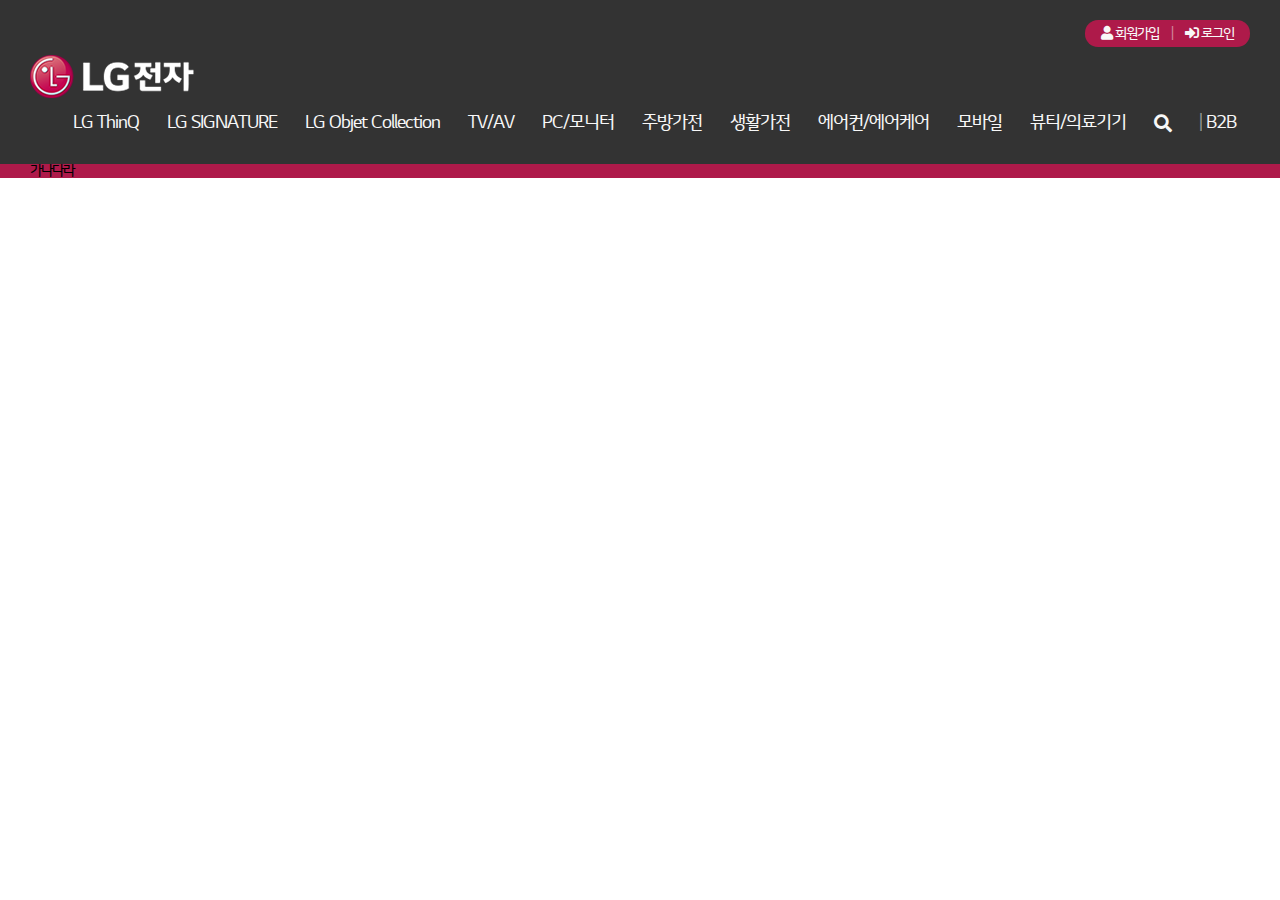
==== html/index.html @ eda03dc1 "-2021-03-17" ====
<!DOCTYPE html>
<html lang="ko">
<head>
	<meta charset="UTF-8">
	<meta http-equiv="X-UA-Compatible" content="IE=edge">
	<meta name="viewport" content="width=device-width, initial-scale=1.0">
	<title>LG전자</title>
	<link rel="stylesheet" href="../CSS/all.min.css">
	<link rel="stylesheet" href="../CSS/base.css">
	<link rel="stylesheet" href="../CSS/index.css">
</head>
<body>
	<!-- .header-wrapper -->
	<header class="header-wrapper"> 
		<div class="top-wrapper ">
			<div class="wrapper clearfix">
				<ul class="top-wrap">
					<li><a href="#"><i class="fa fa-user"></i> 회원가입</a></li>
					<li>|</li>
					<li><a href="#"><i class="fa fa-sign-in-alt"></i> 로그인</a></li>
				</ul>
			</div>
		</div>
		<nav class="navi-wrapper">
			<div class=" wrapper clearfix">
				<h1 class="logo"><a href="#" title="LG전자"></a></h1>
				<ul class="navi-wrap">
					<li class="navi"><a href="#">LG ThinQ</a></li>
					<li class="navi">
						<a href="#">LG SIGNATURE</a>
						<div class="sub-wrap">

						</div>
					</li>
					<li class="navi"><a href="#">LG Objet Collection</a>
					</li>
					<li class="navi">
						<a href="#">TV/AV</a>
						<div class="sub-wrap">
							rkskdsk
						</div>
					</li>
					<li class="navi">
						<a href="#">PC/모니터</a>
						<div class="sub-wrap">
							fdfdfdf
						</div>
					</li>
					<li class="navi">
						<a href="#">주방가전</a>
						<div class="sub-wrap">

							</div
					</li>
					<li class="navi">
						<a href="#">생활가전</a>
						<div class="sub-wrap">

							</div
					</li>
					<li class="navi">
						<a href="#">에어컨/에어케어</a>
						<div class="sub-wrap">

							</div
					</li>
					<li class="navi">
						<a href="#">모바일</a>
						<div class="sub-wrap">

							</div
					</li>
					<li class="navi">
						<a href="#">뷰티/의료기기</a>
						<div class="sub-wrap">

							</div
					</li>
					<li class="navi"><a href="#"><i class="fa fa-search"></i></a></li>
					<li class="navi"> <span>|</span> <a href="#">B2B</a></li>
				</ul>
			</div>
		</nav>
		<nav class="navi-wrapper2 "> 
			<div class="wrapper clearfix">
				가나다라
				
			</div>
		</nav>

	</header>
	<!-- .header-wrapper // -->

	<!-- .main-wrapper -->
	<section class="main-wrapper">
		<!-- .main-wrapper //-->

	</section>

	<!-- .link-wrapper -->
	<section class="link-wrapper">

	</section>
	<!-- .link-wrapper //-->

	<!-- .best-wrapper -->
	<section class="best-wrapper">

	</section>
	<!-- .best-wrapper// -->

	<!-- .event-wrapper -->
	<section class="event-wrapper">

	</section>
	<!-- .event-wrapper// -->

	<!-- info-wrapper -->
	<section class="info-wrapper">

	</section>
	<!-- info-wrapper// -->

	<!-- .footer-wrapper -->
	<footer class="footer-wrapper">

	</footer>
	<!-- .footer-wrapper // -->

</body>
</html>
---- CSS/base.css ----
/********************************* Reset.css ***********************************/
html, body, div, span, applet, object, iframe,
h1, h2, h3, h4, h5, h6, p, blockquote, pre,
a, abbr, acronym, address, big, cite, code,
del, dfn, em, img, ins, kbd, q, s, samp,
small, strike, strong, sub, sup, tt, var,
b, u, i, center,
dl, dt, dd, ol, ul, li,
fieldset, form, label, legend,
table, caption, tbody, tfoot, thead, tr, th, td,
article, aside, canvas, details, embed, 
figure, figcaption, footer, header, hgroup, 
menu, nav, output, ruby, section, summary,
time, mark, audio, video , input , select {
	margin: 0;
	padding: 0;
	border: 0;
	font-size: 100%;
	font: inherit;
	vertical-align: baseline;
	box-sizing: border-box;
}

/* HTML5 display-role reset for older browsers */
article, aside, details, figcaption, figure, 
footer, header, hgroup, menu, nav, section {
	display: block;
}
body {
	line-height: 1;
}
ol, ul {
	list-style: none;
}
blockquote, q {
	/* 따옴표 표시를 X */
	quotes: none;
}
/* 앞뒤로 여백을 없애는 것 */
blockquote:before, blockquote:after,
q:before, q:after {
	content: '';
	content: none;
}
table {
	border-collapse: collapse;
	border-spacing: 0;
}

a:link ,a:visited ,a:active ,a:hover {color: inherit; text-decoration: none;}


/*********************************  Base ***********************************/
.clearfix::after {
	display: block;
	content: " ";
	clear: both;
}
.img {width: 100%;}
.imgx {max-width: 100%; width: 100%;}
---- CSS/index.css ----
/* 
보라색 : #ae1a4a

1. background-color: #333;
2. background-image: url('../img/common.png');
3. background-repeat: no-repeat;
4. background-position: top;
4. background-position: left;
4. background-position: center;
4. background-position: left center;
4. background-position: 25% 75%; (좌, 상)
4. background-position: left 25% top 75%;
5. background-size: [contain], 100% [auto], auto 100%, cover, 100px 100px
---- 한줄로 ---
background: 1 2 3 4
background: #333 url('../img/common.png') no-repeat 0 0;
background: url('../img/common.png') no-repeat 0 0;
background: url('../img/common.png');
background: #333 url('../img/common.png') left top/cover;
*/

@import './lge-font.css';

html, body {font-family: 'LGSmHaR'; font-size: 14px; letter-spacing: -1px;}

.wrapper {max-width: 1600px; margin: auto; padding: 0 30px;}

/***************** header-wrapper ******************/
.header-wrapper {}
	.header-wrapper .top-wrapper {background-color: #333; padding: 20px 0 8px 0;}

		.top-wrapper ul.top-wrap {float: right; padding: 6px 16px; background-color: #ae1a4a; border-radius: 13px;}
			.top-wrapper ul.top-wrap li{ float: left; color: #f8f8f8;}
			.top-wrapper ul.top-wrap li:nth-child(2){margin: 0 12px; opacity: 0.5;}

	.header-wrapper .navi-wrapper {background-color: #333; position: relative;}
		.navi-wrapper .logo {float: left; width: 164px; height: 43px; background: url('../img/Common.png');}
			.navi-wrapper .logo a {display: inline-block; width: 100%; height: 100%;}

		.navi-wrapper .navi-wrap {float: right; color: #f8f8f8; font-size: 18px;}
		.navi-wrapper .navi-wrap .navi{float: left; padding: 16px 14px 30px 14px; height: 66px;}
		.navi-wrapper .navi-wrap .sub-wrap {position: absolute; top: 66px; left: 0; height : 0; width: 100%; background-image: linear-gradient(#ccc, #f1f1f1); transition: height 0.35s; overflow: hidden; font-size: 200px; z-index: 1;}
		.navi-wrapper .navi-wrap .navi:hover {background-color: #ccc;}
		.navi-wrapper .navi-wrap .navi:hover >a{color: #333; }
		.navi-wrapper .navi-wrap .navi:hover > .sub-wrap { z-index: 2; height: 300px; box-shadow: 0  	6px 6px rgba(0, 0, 0, 0.6);}

			.navi-wrapper .navi-wrap .navi:last-child > span {opacity: .5;}

	.header-wrapper .navi-wrapper2 {background-color: #ae1a4a;}
		.navi-wrapper2
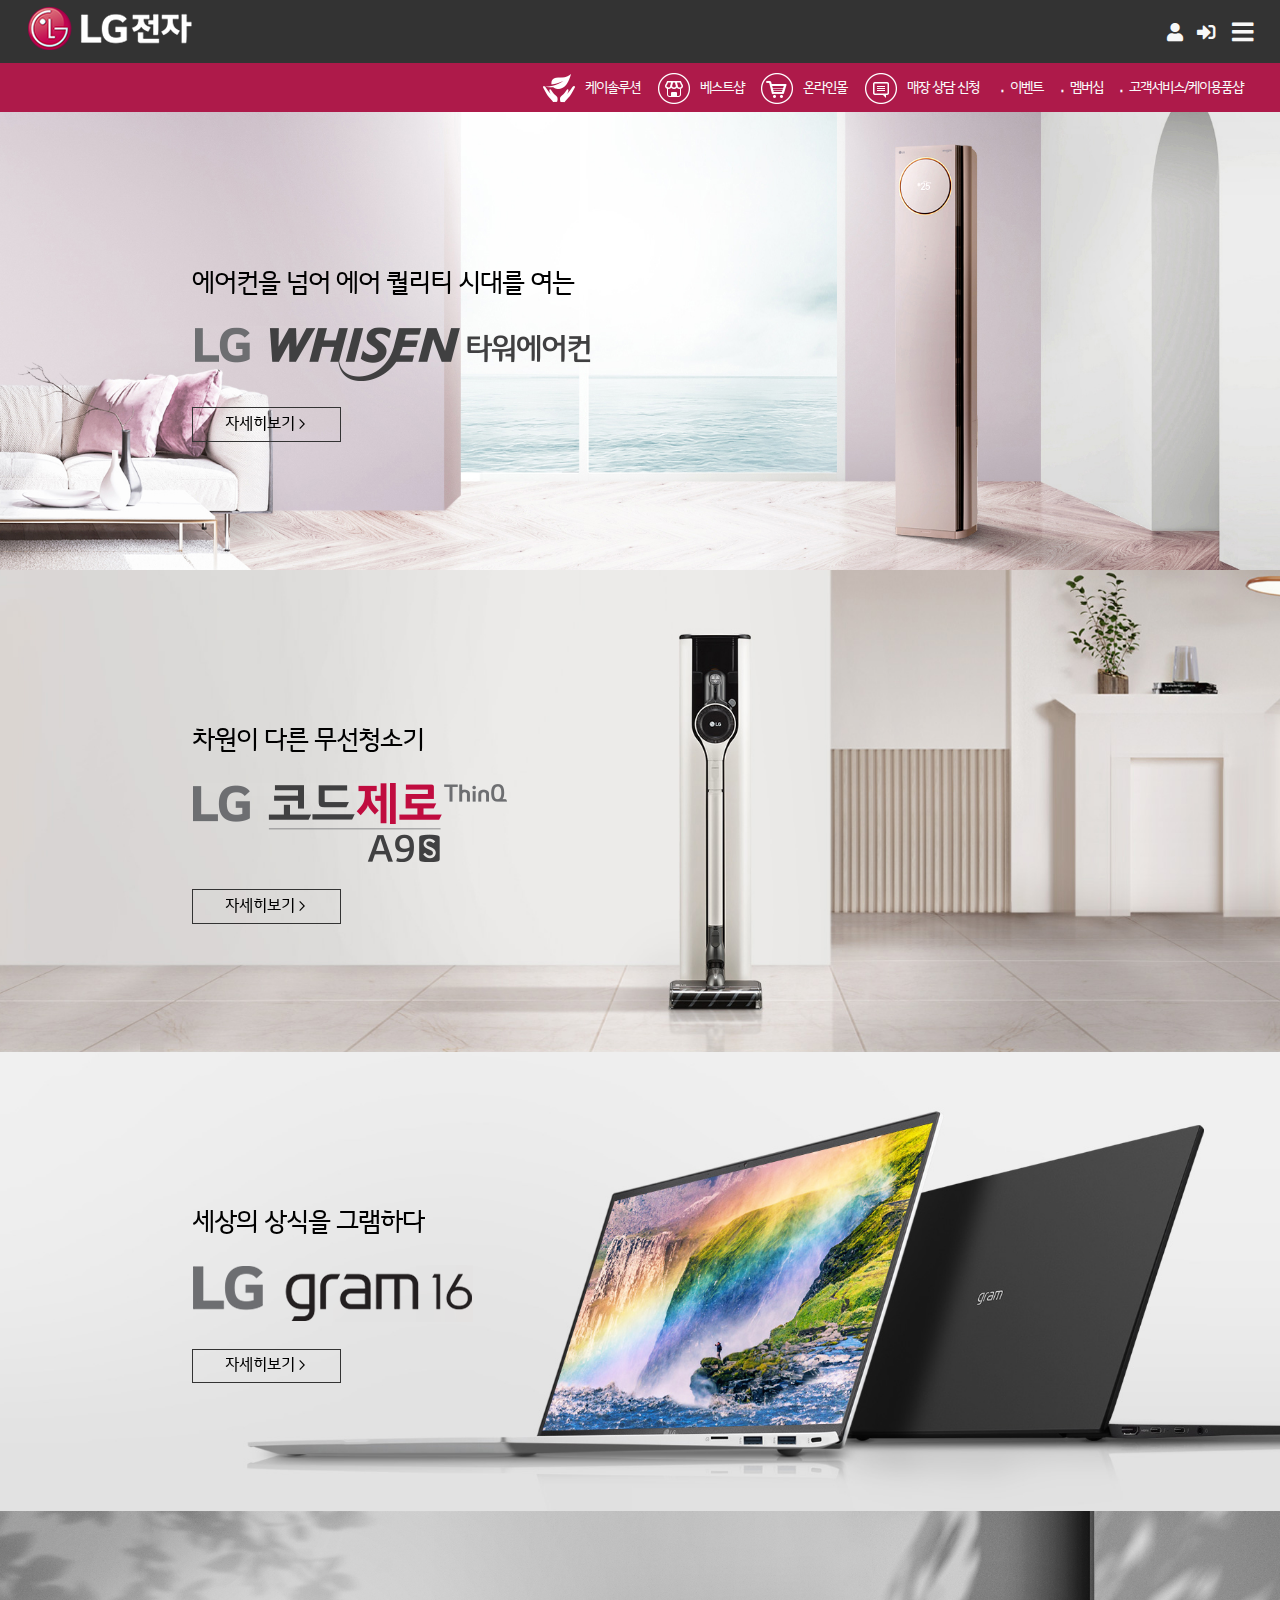
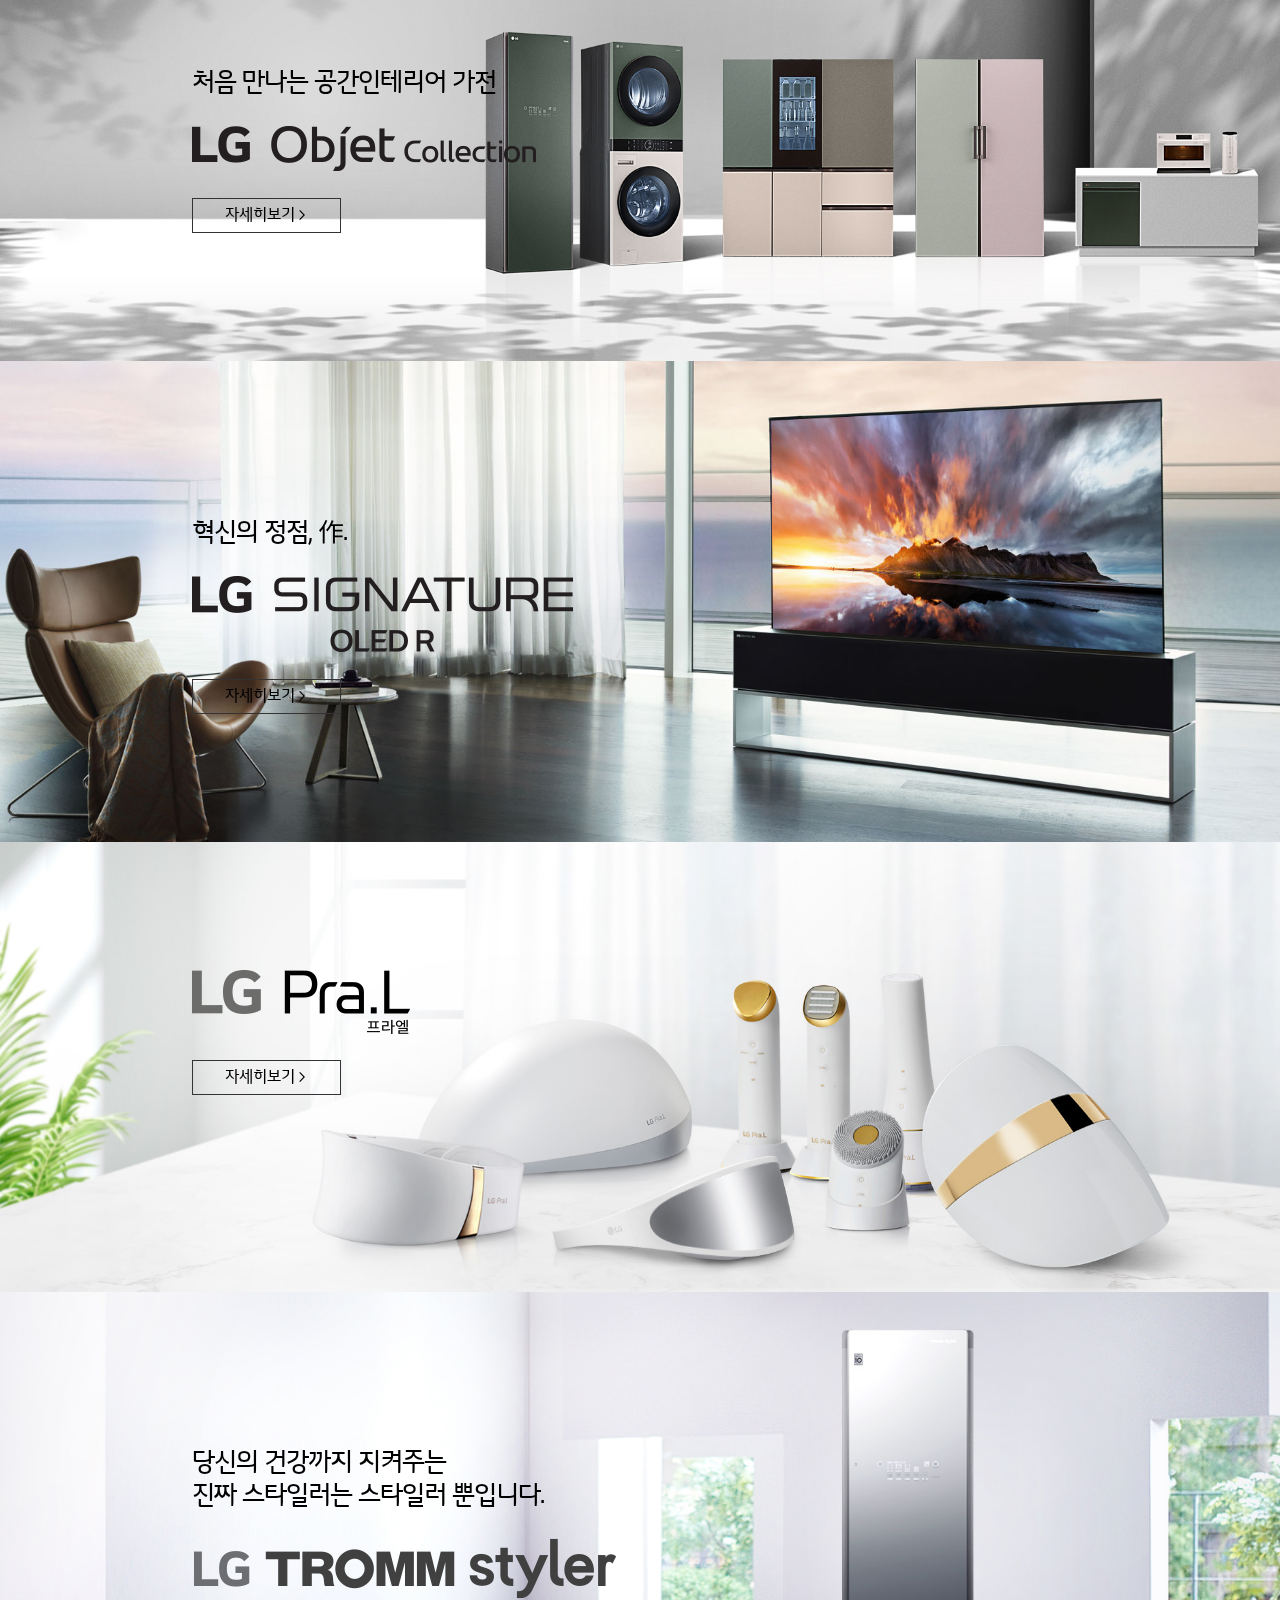
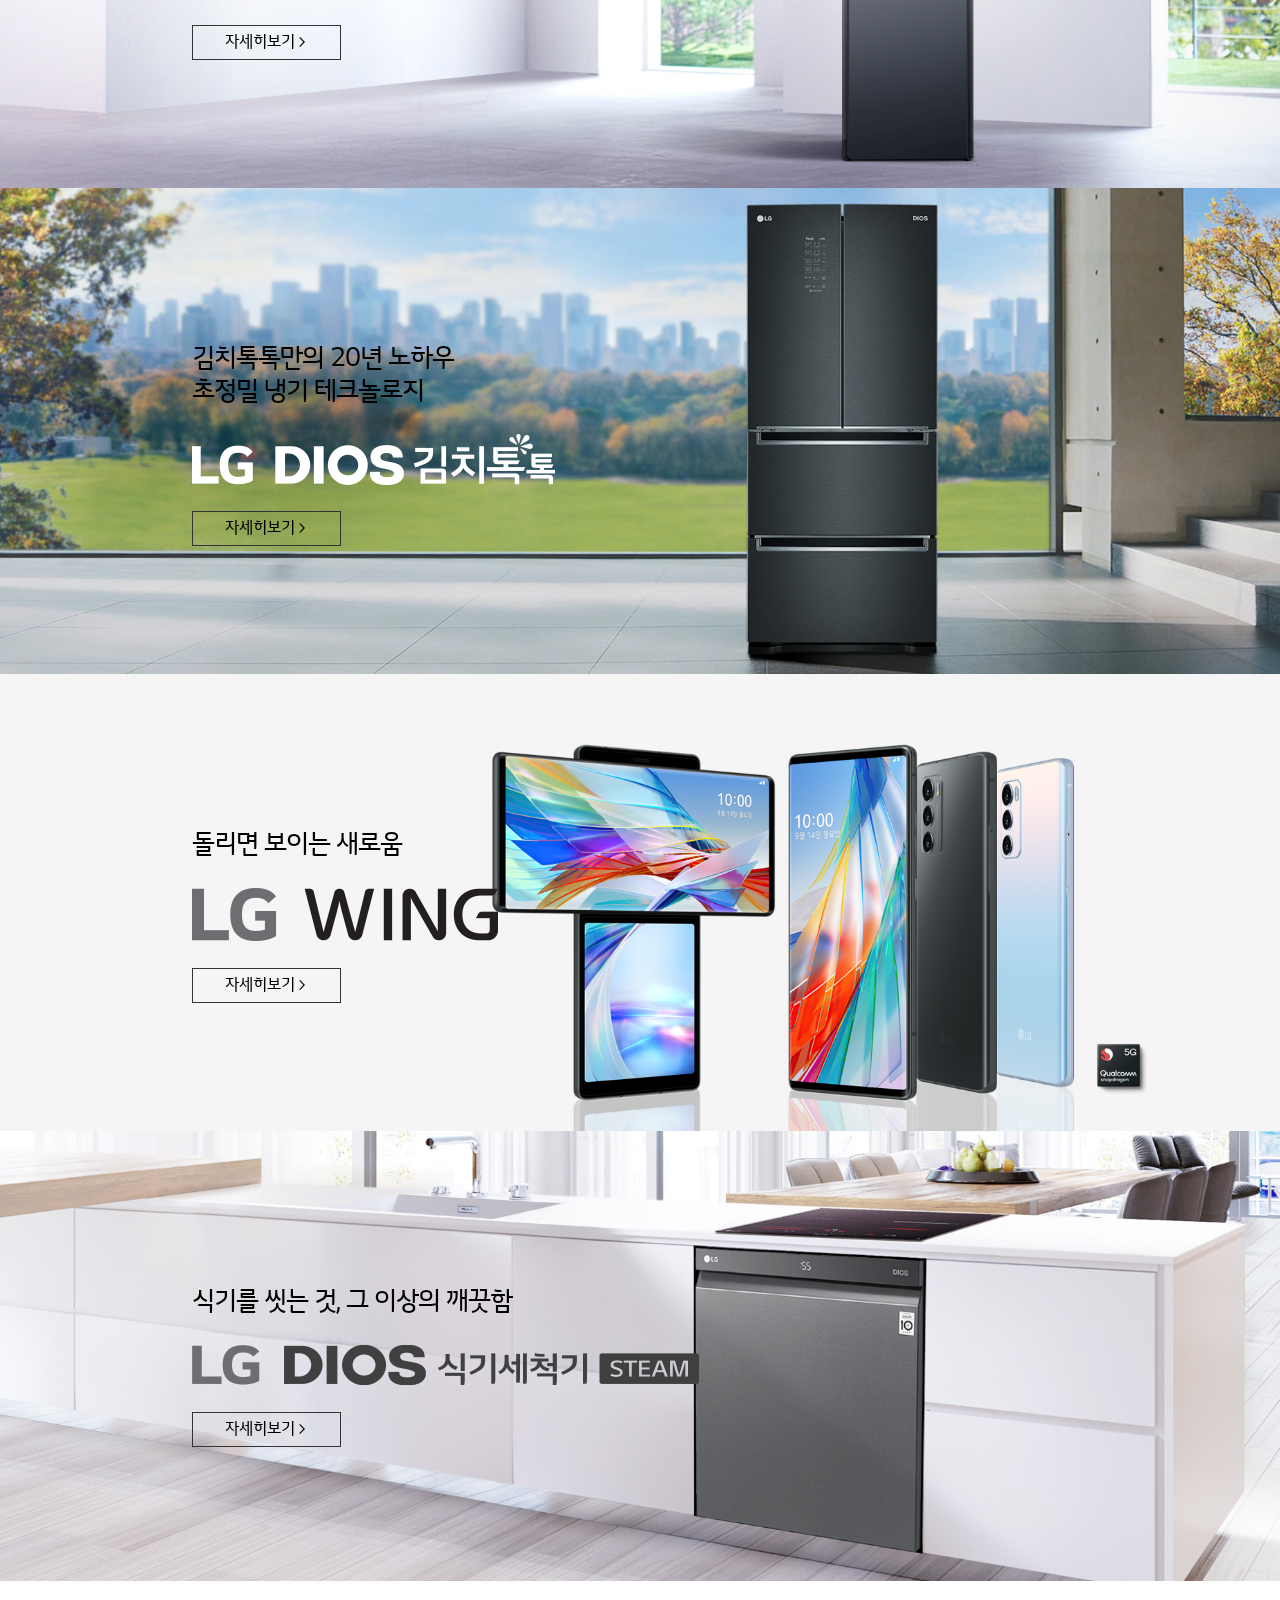
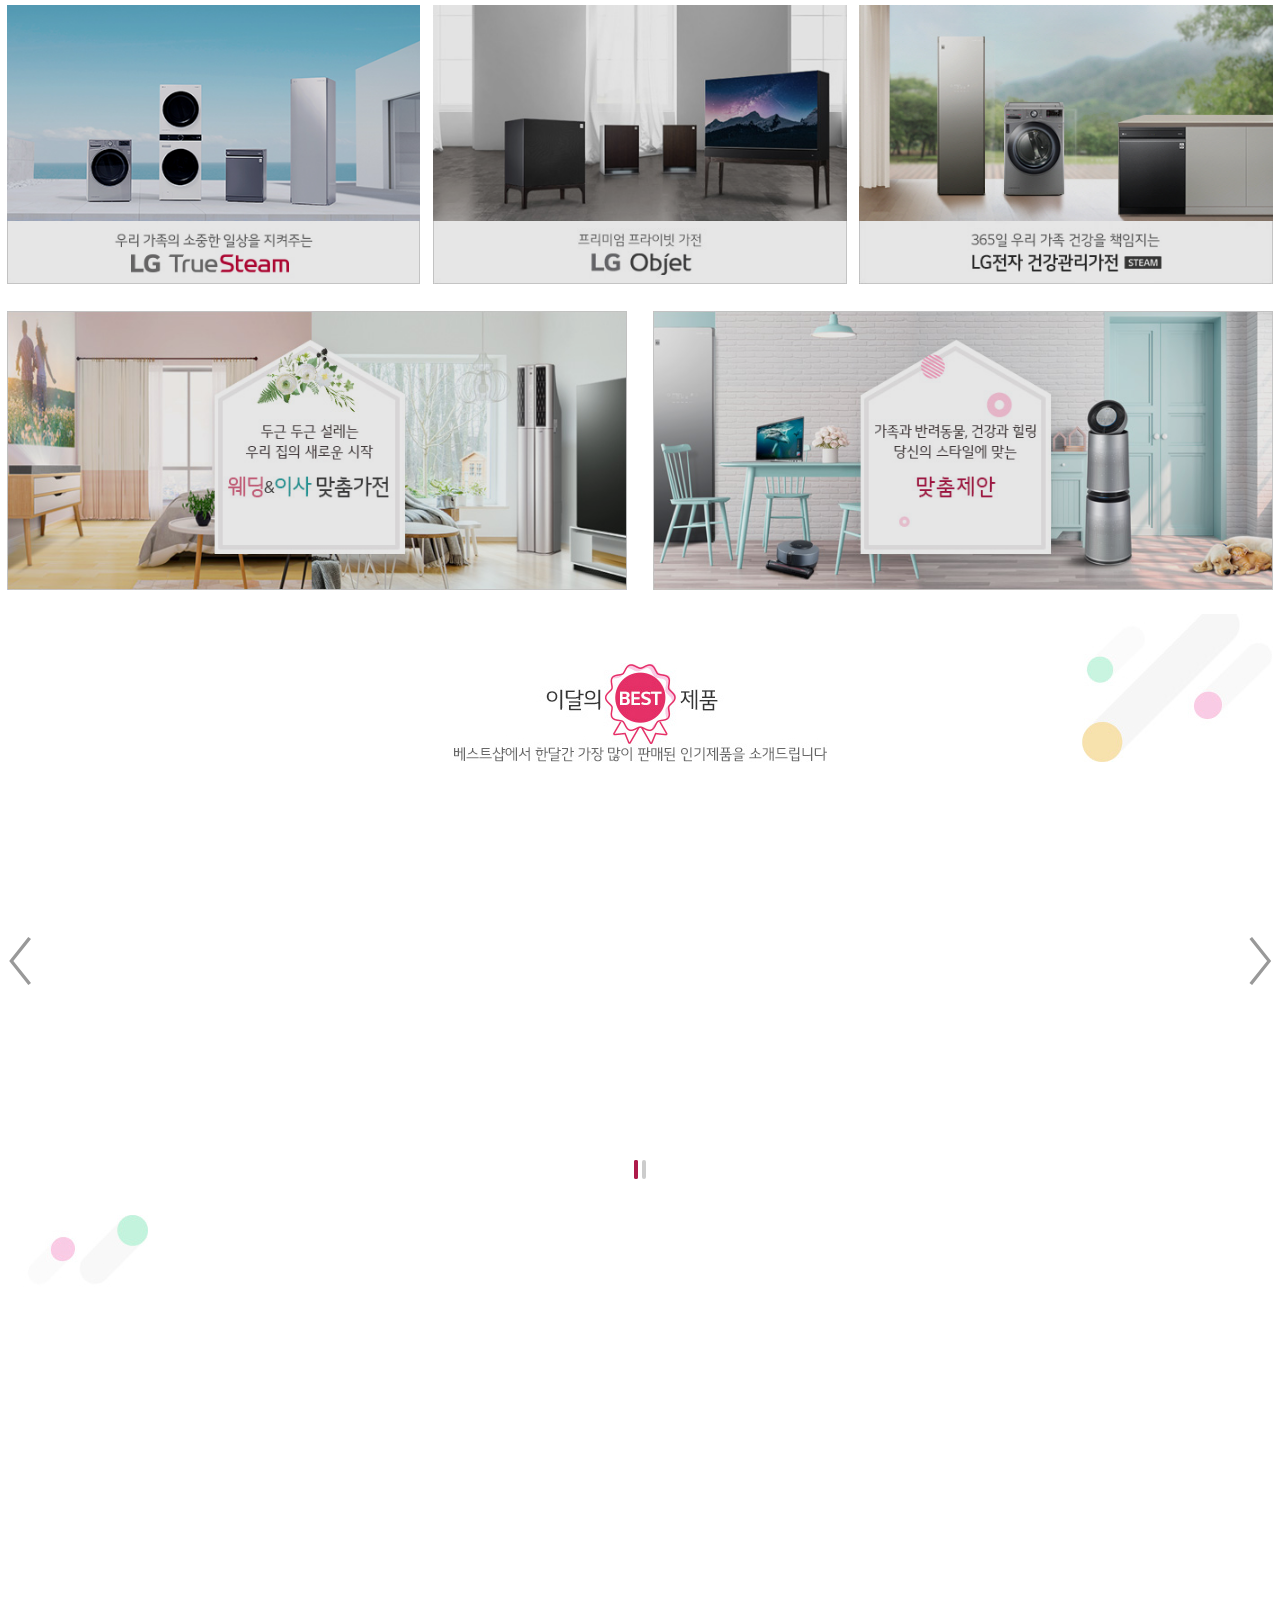
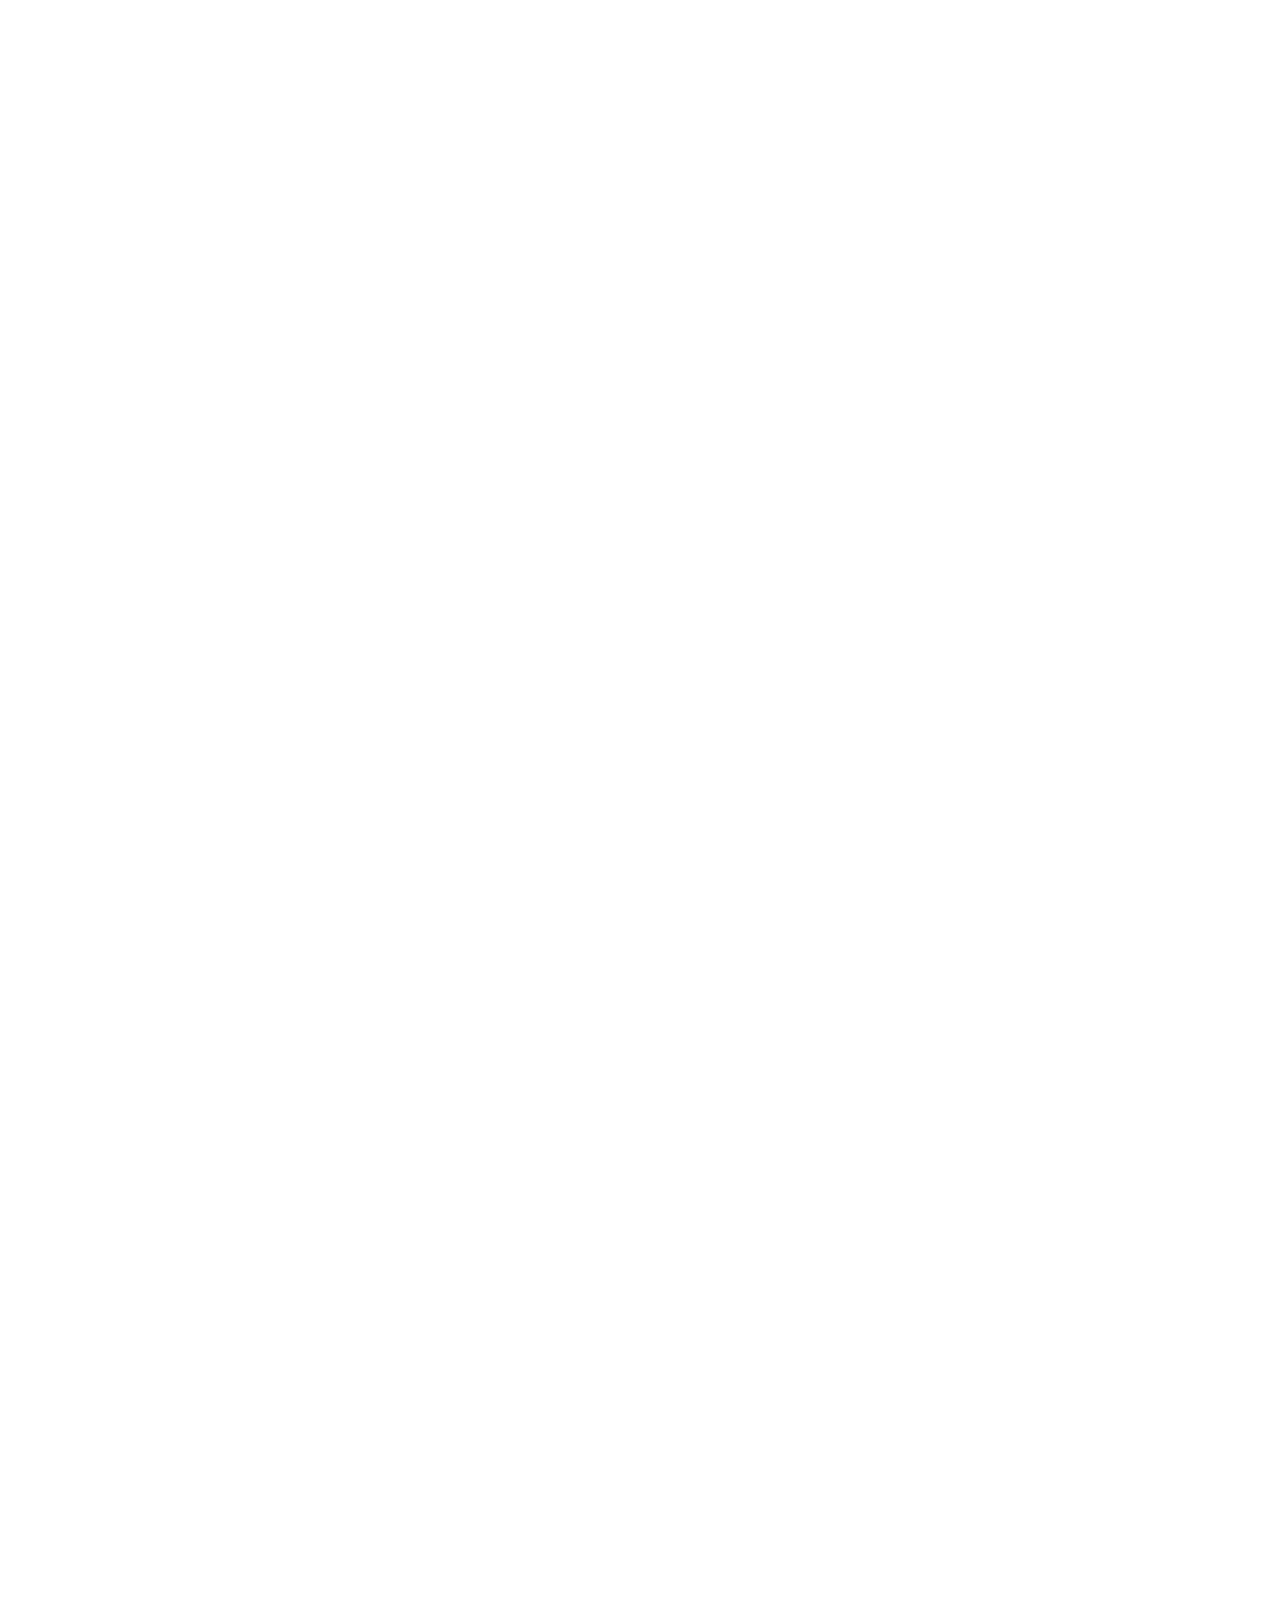
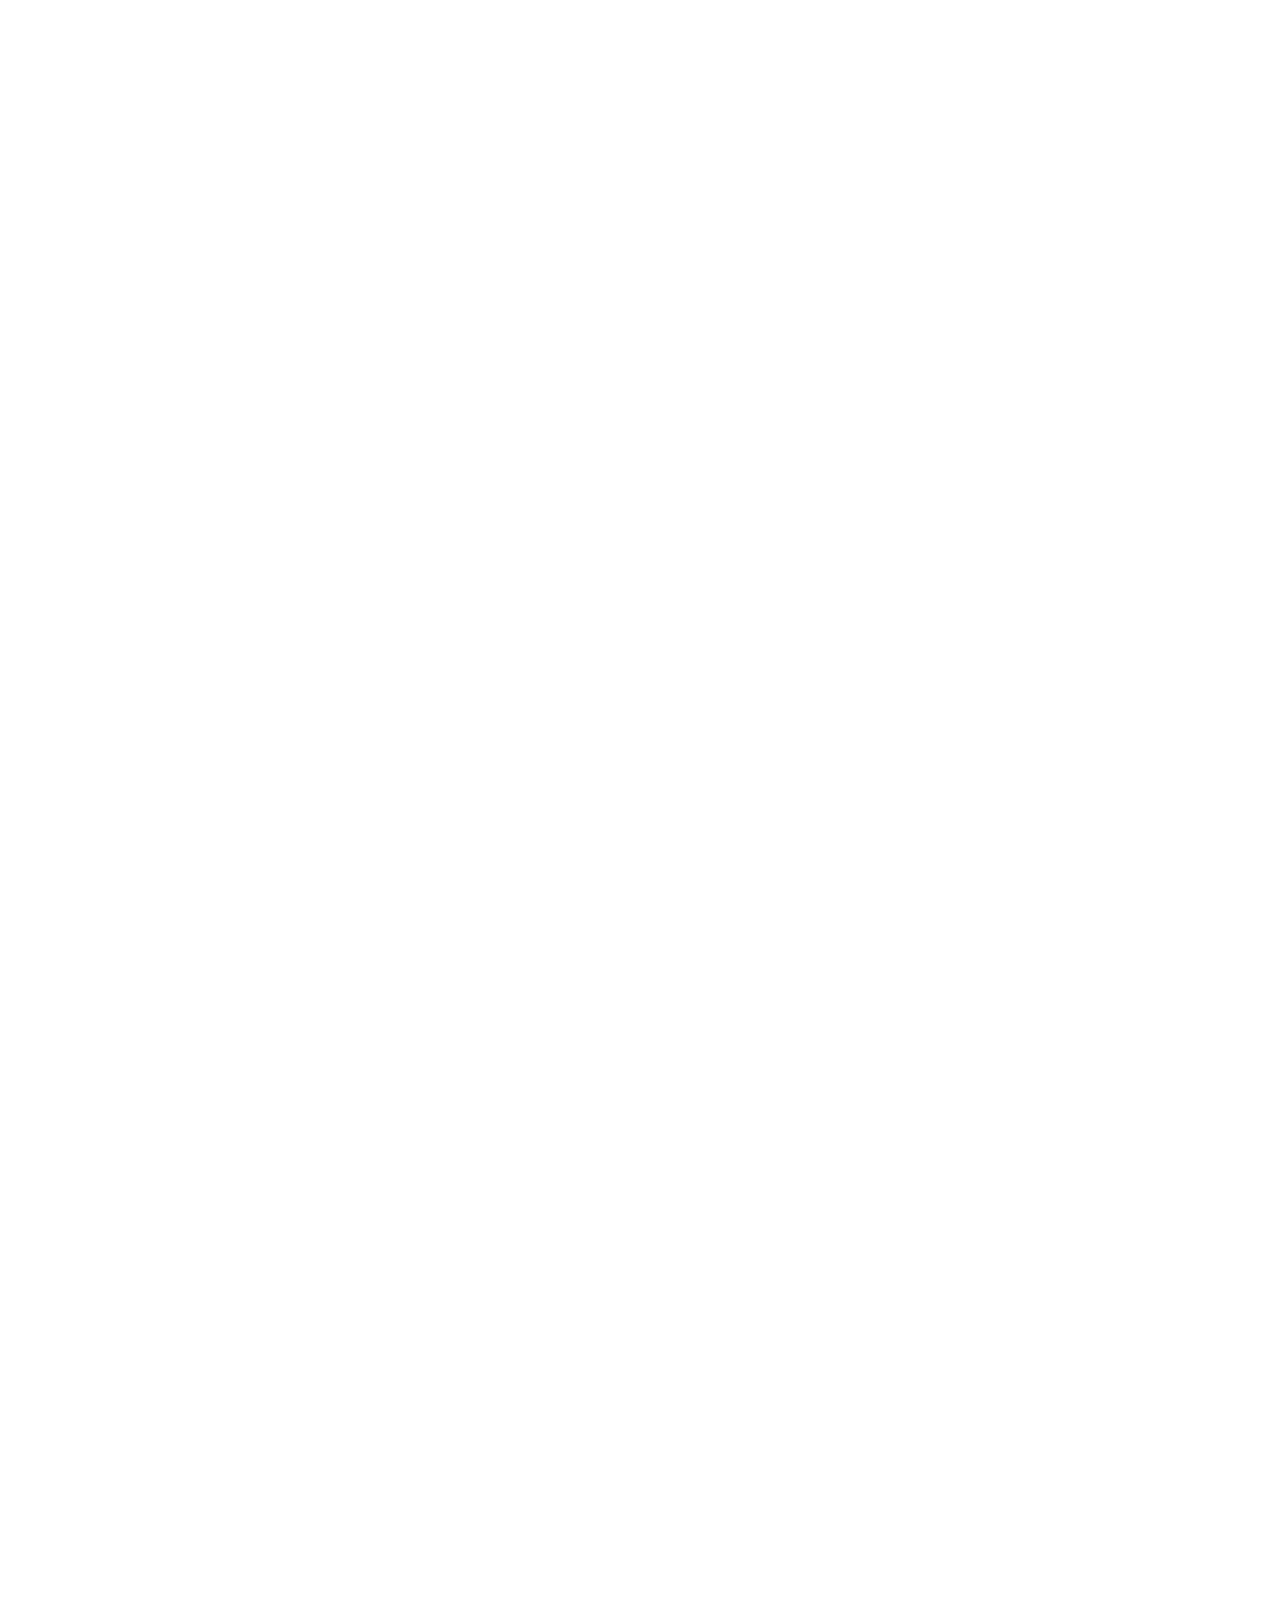
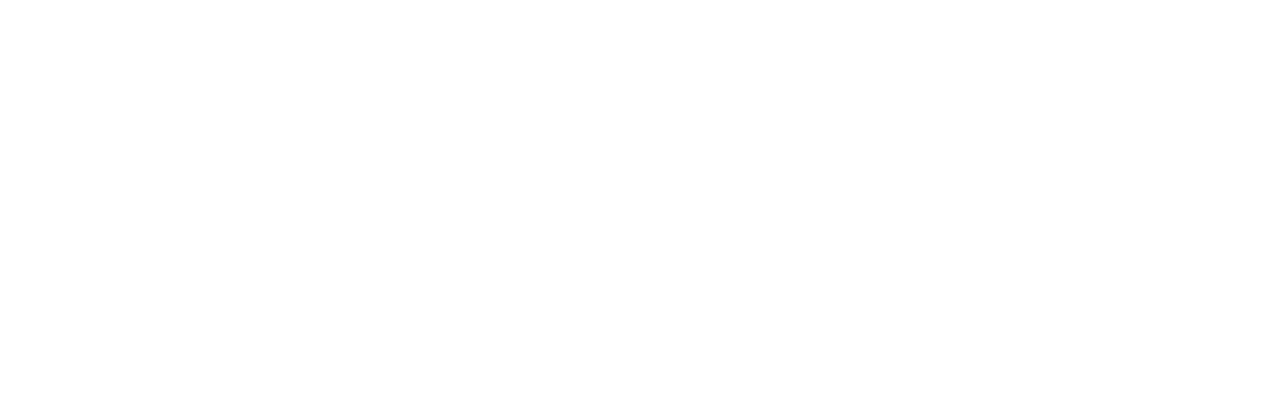
==== commit 768cfc7e: "header_wrapper 완성" ====
--- a/html/index.html
+++ b/html/index.html
@@ -6,8 +6,11 @@
 	<meta name="viewport" content="width=device-width, initial-scale=1.0">
 	<title>LG전자</title>
 	<link rel="stylesheet" href="../CSS/all.min.css">
+	<link rel="stylesheet" href="../css/swiper-bundle.min.css" />
 	<link rel="stylesheet" href="../CSS/base.css">
 	<link rel="stylesheet" href="../CSS/index.css">
+	<script src="../js/jquery-3.6.0.min.js"></script>
+	<script src="../js/swiper-bundle.min.js"></script>
 </head>
 <body>
 	<!-- .header-wrapper -->
@@ -28,90 +31,445 @@
 					<li class="navi"><a href="#">LG ThinQ</a></li>
 					<li class="navi">
 						<a href="#">LG SIGNATURE</a>
-						<div class="sub-wrap">
-
-						</div>
-					</li>
-					<li class="navi"><a href="#">LG Objet Collection</a>
+						<div class="sub-wrapper">
+							<div class="wrapper2 clearfix">
+								<div class="sub-title disp-table">
+									<div class="disp-cell">
+										<img src="../img/navi01.png" alt="brand">
+										<h2><a href="#">초프리미엄 가전<br><span>LG SIGNATURE</span></a></h2>
+									</div>
+								</div>
+								<div class="sub-wrap sub-signature">
+									<div>
+										<div class="sub-navi"><a href="#">제품정보</a></div>
+										<div class="sub-prd">
+											<a href="#">올레드 TV</a>
+											<ul class="clearfix">
+												<li class="prd"><a href="#">ORED R</a></li>
+												<li class="prd"><a href="#">ORED 8K</a></li>
+												<li class="prd"><a href="#">ORED W</a></li>
+											</ul>
+										</div>
+										<div class="sub-prd">
+											<a href="#">냉장고</a>
+											<ul class="clearfix">
+												<li class="prd"><a href="#">정수기형</a></li>
+												<li class="prd"><a href="#">상냉장/하냉동</a></li>
+												<li class="prd"><a href="#">와인셀러</a></li>
+											</ul>
+										</div>
+										<div class="sub-prd"><a href="#">세탁기</a></div>
+										<div class="sub-prd"><a href="#">냉장고</a></div>
+										<div class="sub-prd"><a href="#">가습 공기청정기</a></div>
+									</div>
+									<div>
+										<div class="sub-navi"><a href="#">아트가이드</a></div>
+										<div class="sub-navi"><a href="#">쇼룸</a></div>
+										<div class="sub-navi"><a href="#">테마영상</a></div>
+									</div>
+									<div>
+										<div class="sub-navi"><a href="#">브랜드스토리</a></div>
+										<div class="sub-navi"><a href="#">사진전</a></div>
+										<div class="sub-navi"><a href="#">수상내역</a></div>
+									</div>
+								</div>
+							</div>
+						</div>
+					</li>
+					<li class="navi">
+						<a href="#">LG Objet Collection</a>
 					</li>
 					<li class="navi">
 						<a href="#">TV/AV</a>
-						<div class="sub-wrap">
-							rkskdsk
+						<div class="sub-wrapper">
+							<div class="wrapper2 clearfix">
+								<div class="sub-title disp-table">
+									<div class="disp-cell">
+										<img src="../img/navi02.png" alt="brand">
+										<h2><a href="#">차원이 다른<br><img src="../img/oledtv.png" alt="title"></a></h2>
+									</div>
+								</div>
+								<div class="sub-wrap sub-tv">
+									<div>
+										<div class="sub-navi"><a href="#">TV</a></div>
+										<div class="sub-prd"><a href="#">올레드 TV</a></div>
+										<div class="sub-prd"><a href="#">나노셀 TV</a></div>
+										<div class="sub-prd"><a href="#">울트라 HD TV</a></div>
+										<div class="sub-prd"><a href="#">일반 LED TV</a></div>
+									</div>
+									<div>
+										<div class="sub-navi"><a href="#">프로젝터</a></div>
+										<div class="sub-prd"><a href="#">초단초점</a></div>
+										<div class="sub-prd"><a href="#">투사형</a></div>
+									</div>
+									<div>
+										<div class="sub-navi"><a href="#">AV</a></div>
+										<div class="sub-prd"><a href="#">사운드바</a></div>
+										<div class="sub-prd"><a href="#">무선 스피커</a></div>
+										<div class="sub-prd"><a href="#">블루투스 이어폰(톤 프리)</a></div>
+										<div class="sub-prd"><a href="#">오디오/플레이어</a></div>
+										<div class="sub-bookmark"><a href="#">LG Objet 오디오 <i class="fa fa-bookmark"></i></a></div>
+									</div>
+									<div>
+										<div class="sub-navi"><a href="#">TV/AV콘텐츠</a></div>
+										<div class="sub-prd"><a href="#">리뷰</a></div>
+										<div class="sub-prd"><a href="#">가이드</a></div>
+										<div class="sub-prd"><a href="#">광고/홍보</a></div>
+										<div class="sub-prd sub-mt"><a href="#">시네빔 화질체험존</a></div>
+									</div>
+								</div>
+							</div>
 						</div>
 					</li>
 					<li class="navi">
 						<a href="#">PC/모니터</a>
-						<div class="sub-wrap">
-							fdfdfdf
+						<div class="sub-wrapper">
+							<div class="wrapper2 clearfix">
+								<div class="sub-title disp-table">
+									<div class="disp-cell">
+										<img src="../img/navi03.png" alt="brand">
+										<h2><a href="#">세상의 상식을 그램하다<br><span class="pink">LG gram</span></a></h2>
+									</div>
+								</div>
+								<div class="sub-wrap sub-gram">
+									<div>
+										<div class="sub-navi"><a href="#">노트북</a></div>
+										<div class="sub-prd"><a href="#">그램</a></div>
+										<div class="sub-prd"><a href="#">울트라 기어</a></div>
+										<div class="sub-prd"><a href="#">울트라 PC</a></div>
+									</div>
+									<div>
+										<div class="sub-navi"><a href="#">일체형 PC</a></div>
+										<div class="sub-navi"><a href="#">데스크톱</a></div>
+									</div>
+									<div>
+										<div class="sub-navi"><a href="#">모니터</a></div>
+										<div class="sub-prd"><a href="#">울트라기어 게이밍 모니터</a></div>
+										<div class="sub-prd"><a href="#">울트라와이드 모니터</a></div>
+										<div class="sub-prd"><a href="#">울트라HD 모니터</a></div>
+										<div class="sub-prd"><a href="#">PC모니터</a></div>
+										<div class="sub-prd"><a href="#">TV모니터</a></div>
+										<div class="sub-prd"><a href="#">IPTV모니터</a></div>
+										<div class="sub-prd sub-mt"><a href="#">360 모니터</a></div>
+									</div>
+									<div>
+										<div class="sub-navi"><a href="#">PC/모니터 컨텐츠</a></div>
+										<div class="sub-prd"><a href="#">리뷰</a></div>
+										<div class="sub-prd"><a href="#">가이드</a></div>
+										<div class="sub-prd"><a href="#">광고/홍보</a></div>
+									</div>
+								</div>
+							</div>
 						</div>
 					</li>
 					<li class="navi">
 						<a href="#">주방가전</a>
-						<div class="sub-wrap">
-
-							</div
+						<div class="sub-wrapper">
+							<div class="wrapper2 clearfix">
+								<div class="sub-title disp-table">
+									<div class="disp-cell">
+										<img src="../img/navi04.png" alt="brand">
+										<h2><a href="#">1등답게, 디오스가 새로움을 OPEN<br><span>LG DIOS 얼음정수기냉장고</span></a></h2>
+									</div>
+								</div>
+								<div class="sub-wrap sub-kitchen">
+									<div>
+										<div class="sub-navi"><a href="#">냉장고</a></div>
+										<div class="sub-prd"><a href="#">정수기형</a></div>
+										<div class="sub-prd"><a href="#">상냉장/하냉동</a></div>
+										<div class="sub-prd"><a href="#">양문형</a></div>
+										<div class="sub-prd"><a href="#">일반형</a></div>
+										<div class="sub-prd"><a href="#">비즈니스</a></div>
+										<div class="sub-prd"><a href="#">와인셀러</a></div>
+									</div>
+									<div>
+										<div class="sub-navi"><a href="#">김치냉장고</a></div>
+										<div class="sub-prd"><a href="#">스탠드형</a></div>
+										<div class="sub-prd"><a href="#">뚜껑식형</a></div>
+										<div class="sub-prd"><a href="#">프리스타일</a></div>
+									</div>
+									<div>
+										<div class="sub-navi"><a href="#">정수기</a></div>
+										<div class="sub-navi"><a href="#">맥주 제조기</a></div>
+										<div class="sub-navi"><a href="#">식기세척기</a></div>
+										<div class="sub-navi"><a href="#">광파오븐</a></div>
+										<div class="sub-navi"><a href="#">전자레인지</a></div>
+									</div>
+									<div>
+										<div class="sub-navi"><a href="#">전기레인지</a></div>
+										<div class="sub-navi"><a href="#">빌트인가전</a></div>
+										<div class="sub-navi"><a href="#">시그니처 키친 스위트</a></div>
+									</div>
+									<div>
+										<div class="sub-navi"><a href="#">주방가전컨텐츠</a></div>
+										<div class="sub-prd"><a href="#">리뷰</a></div>
+										<div class="sub-prd"><a href="#">펀&이슈</a></div>
+										<div class="sub-prd"><a href="#">가이드</a></div>
+										<div class="sub-prd"><a href="#">광고/홍보</a></div>
+										<div class="sub-prd sub-mt"><a href="#">나의 케어솔루션</a></div>
+										<div class="sub-prd sub-mt"><a href="#">케어솔루션 바로가기</a></div>
+									</div>
+								</div>
+							</div>
+						</div> 
 					</li>
 					<li class="navi">
 						<a href="#">생활가전</a>
-						<div class="sub-wrap">
-
-							</div
-					</li>
-					<li class="navi">
-						<a href="#">에어컨/에어케어</a>
-						<div class="sub-wrap">
-
-							</div
-					</li>
-					<li class="navi">
-						<a href="#">모바일</a>
-						<div class="sub-wrap">
-
-							</div
-					</li>
-					<li class="navi">
-						<a href="#">뷰티/의료기기</a>
-						<div class="sub-wrap">
-
-							</div
+						<div class="sub-wrapper"></div>
+					</li>
+					<li class="navi">
+						<a href="#">에어컨/에어케어</a><div class="sub-wrapper"></div>
+					</li>
+					<li class="navi">
+						<a href="#">모바일</a><div class="sub-wrapper"></div>
+					</li>
+					<li class="navi">
+						<a href="#">뷰티/의료기기</a><div class="sub-wrapper"></div>
 					</li>
 					<li class="navi"><a href="#"><i class="fa fa-search"></i></a></li>
 					<li class="navi"> <span>|</span> <a href="#">B2B</a></li>
 				</ul>
+				<div class="mb-navi-wrap">
+					<a href="#" class="fa fa-user"></a>
+					<a href="#" class="fa fa-sign-in-alt"></a>
+					<a href="#" class="fa fa-bars"></a>
+				</div>
 			</div>
 		</nav>
 		<nav class="navi-wrapper2 "> 
 			<div class="wrapper clearfix">
-				가나다라
-				
+				<ul class="icon-wrap">
+					<li class="icon">
+						<a href="#" alt="아이콘"><img src="../img/icon01.png" alt="아이콘"> 케이솔루션</a>
+					</li>
+					<li class="icon">
+						<a href="#" alt="아이콘"><img src="../img/icon02.png" alt="아이콘"> 베스트샵</a>
+					</li>
+					<li class="icon">
+						<a href="#" alt="아이콘"><img src="../img/icon03.png" alt="아이콘"> 온라인몰</a>
+					</li>
+					<li class="icon">
+						<a href="#" alt="아이콘"><img src="../img/icon04.png" alt="아이콘"> 매장 상담 신청</a>
+					</li>
+					<li class="icon">
+						<a href="#"><span>.</span>이벤트</a>
+					</li>
+					<li class="icon">
+						<a href="#"><span>.</span>멤버십</a>
+					</li>
+					<li class="icon">
+						<a href="#"><span>.</span>고객서비스/케이용품샵</a>
+					</li>
+				</ul>
 			</div>
 		</nav>
-
 	</header>
 	<!-- .header-wrapper // -->
 
 	<!-- .main-wrapper -->
 	<section class="main-wrapper">
-		<!-- .main-wrapper //-->
-
+		<div class="swiper-container">
+			<div class="slide-wrapper swiper-wrapper">
+				<div class="slide swiper-slide">
+					<div class="content">
+						<div class="slogan">에어컨을 넘어 <br>에어 퀄리티 시대를 여는</div>
+						<div class="brand"><img src="../img/title01.png" alt="title" class="imgx"></div>
+						<button class="bt-link angle-rt">자세히보기</button>
+					</div>
+				</div>
+				<div class="slide swiper-slide">
+					<div class="content">
+						<div class="slogan">차원이 다른 <br>무선청소기</div>
+						<div class="brand"><img src="../img/title02.png" alt="title" class="imgx"></div>
+						<button class="bt-link angle-rt">자세히보기</button>
+					</div>
+				</div>
+				<div class="slide swiper-slide">
+					<div class="content">
+						<div class="slogan">세상의 상식을 <br>그램하다</div>
+						<div class="brand"><img src="../img/title03.png" alt="title" class="imgx"></div>
+						<button class="bt-link angle-rt">자세히보기</button>
+					</div>
+				</div>
+				<div class="slide swiper-slide">
+					<div class="content">
+						<div class="slogan">처음 만나는 <br>공간인테리어 가전</div>
+						<div class="brand"><img src="../img/title04.png" alt="title" class="imgx"></div>
+						<button class="bt-link angle-rt">자세히보기</button>
+					</div>
+				</div>
+				<div class="slide swiper-slide">
+					<div class="content">
+						<div class="slogan">혁신의 정점, 作.</div>
+						<div class="brand"><img src="../img/title05.png" alt="title" class="imgx"></div>
+						<button class="bt-link angle-rt">자세히보기</button>
+					</div>
+				</div>
+				<div class="slide swiper-slide">
+					<div class="content">
+						<div class="brand"><img src="../img/title06.png" alt="title" class="imgx"></div>
+						<button class="bt-link angle-rt">자세히보기</button>
+					</div>
+				</div>
+				<div class="slide swiper-slide">
+					<div class="content">
+						<div class="slogan">
+							<p>당신의 건강까지 지켜주는</p>
+							<p>진짜 스타일러는 스타일러 뿐입니다.</p>
+						</div>
+						<div class="brand"><img src="../img/title07.png" alt="title" class="imgx"></div>
+						<button class="bt-link angle-rt">자세히보기</button>
+					</div>
+				</div>
+				<div class="slide swiper-slide">
+					<div class="content">
+						<div class="slogan">
+							<p>김치톡톡만의 20년 노하우</p>
+							<p>초정밀 냉기 테크놀로지</p>
+						</div>
+						<div class="brand"><img src="../img/title08.png" alt="title" class="imgx"></div>
+						<button class="bt-link angle-rt">자세히보기</button>
+					</div>
+				</div>
+				<div class="slide swiper-slide">
+					<div class="content">
+						<div class="slogan">돌리면 보이는 새로움</div>
+						<div class="brand"><img src="../img/title09.png" alt="title" class="imgx"></div>
+						<button class="bt-link angle-rt">자세히보기</button>
+					</div>
+				</div>
+				<div class="slide swiper-slide">
+					<div class="content">
+						<div class="slogan">식기를 씻는 것, <br>그 이상의 깨끗함</div>
+						<div class="brand"><img src="../img/title10.png" alt="title" class="imgx"></div>
+						<button class="bt-link angle-rt">자세히보기</button>
+					</div>
+				</div>
+			</div>
+		</div>
+		<div class="swiper-pagination"></div>
+		<!-- <div class="pager-wrapper">
+			<a href="#" class = "pager active"></a>
+			<a href="#" class = "pager"></a>
+			<a href="#" class = "pager"></a>
+			<a href="#" class = "pager"></a>
+			<a href="#" class = "pager"></a>
+			<a href="#" class = "pager"></a>
+			<a href="#" class="bt-play fa fa-play active" ></a>
+			<a href="#" class="bt-pause fa fa-pause"></a>
+		</div> -->
 	</section>
+	<!-- .main-wrapper //-->
 
 	<!-- .link-wrapper -->
-	<section class="link-wrapper">
-
+	<section class="link-wrapper wrapper3">
+		<ul class="link-wrap clearfix">
+			<li><img src="../img/link01.jpg" alt="링크 이미지" class="img"></li>
+			<li><img src="../img/link02.jpg" alt="링크 이미지" class="img"></li>
+			<li><img src="../img/linke03.jpg" alt="링크 이미지" class="img"></li>
+		</ul>
+		<ul class="link-wrap clearfix">
+			<li><img src="../img/linke04.jpg" alt="링크 이미지" class="img"></li>
+			<li><img src="../img/linke05.jpg" alt="링크 이미지" class="img"></li>
+		</ul>
 	</section>
 	<!-- .link-wrapper //-->
 
 	<!-- .best-wrapper -->
-	<section class="best-wrapper">
-
+	<section class="best-wrapper wrapper3" >
+		<h3 class="title-wrapper">
+			<img src="../img/bestseller_title.jpg" alt="베스트셀러 제목" class="imgx">
+		</h3>
+		<div class="slide-wrapper">
+			<div class="slide-stage swiper-container">
+				<div class="slide-wrap swiper-wrapper">
+					<!-- ul.slide*4>li>img.imgx^div>h4.best-title+p.best-cont -->
+					<ul class="slide swiper-slide">
+						<li>
+							<div><img src="../img/best01.jpg" alt="" class="imgx"></div>
+						</li>
+						<div>
+							<h4 class="best-title">LG 그램 16</h4>
+							<p class="best-cont">16Z90P-GA50K</p>
+						</div>
+					</ul>
+					<ul class="slide swiper-slide">
+						<li><div><img src="../img/best02.jpg" alt="" class="imgx"></div>
+						</li>
+						<div>
+							<h4 class="best-title">LG WING</h4>
+							<p class="best-cont">LM-F100N</p>
+						</div>
+					</ul>
+					<ul class="slide swiper-slide">
+						<li><div><img src="../img/best03.jpg" alt="" class="imgx"></div>
+						</li>
+						<div>
+							<h4 class="best-title">LG 올레드 evo</h4>
+							<p class="best-cont">OLED77G1KNA</p>
+						</div>
+					</ul>
+					<ul class="slide swiper-slide">
+						<li>
+							<div><img src="../img/best04.jpg" alt="" class="imgx"></div>
+						</li>
+						<div>
+							<h4 class="best-title">LG 오브제컬렉션 스타일러</h4>
+							<p class="best-cont">S3BOF</p>
+						</div>
+						</ul>
+					<ul class="slide swiper-slide">
+						<li>
+							<div><img src="../img/best05.jpg" alt="" class="imgx"></div>
+						</li>
+						<div>
+							<h4 class="best-title">스팀 건조기</h4>
+							<p class="best-cont">ThinQ</p>
+						</div>
+						<ul class="slide swiper-slide">
+							<li>
+								<div><img src="../img/best06.jpg" alt="" class="imgx"></div>
+							</li>
+							<div>
+								<h4 class="best-title">LG 오브제컬렉션 상하좌우 정수기</h4>
+							<p class="best-cont">WD503ACB</p>
+							</div>
+						</ul>
+						<ul class="slide swiper-slide">
+							<li>
+								<div><img src="../img/best07.jpg" alt="" class="imgx"></div>
+							</li>
+							<div>
+								<h4 class="best-title">LG 퓨리케어 360˚ 공기청정기 플러스</h4>
+								<p class="best-cont">AS301DWFA</p>
+							</div>
+						</ul>
+						<ul class="slide swiper-slide">
+							<li>
+								<div><img src="../img/best08.jpg" alt="" class="imgx"></div>
+							</li>
+							<div>
+								<h4 class="best-title">LG 오브제컬렉션 청소기</h4>
+								<p class="best-cont">AO9571WKT</p>
+							</div>
+						</ul>
+					</div>
+				</div>
+			<div class="swiper-pagination"></div>
+			<div class="bt bt-prev">〈</div>
+			<div class="bt bt-next">〉</div>
+			<!-- <div class="pager-wrapper">
+				<a href="#" class="pager active"></a>
+				<a href="#" class="pager"></a>
+				<a href="#" class="pager"></a>
+			</div> -->
+		</div>
 	</section>
 	<!-- .best-wrapper// -->
 
 	<!-- .event-wrapper -->
-	<section class="event-wrapper">
-
+	<section class="evt-wrapper">
+		<div class="wrapper3"></div>
 	</section>
 	<!-- .event-wrapper// -->
 
@@ -126,6 +484,6 @@
 
 	</footer>
 	<!-- .footer-wrapper // -->
-
+	<script src="../js/index.js"></script>
 </body>
 </html>--- a/CSS/base.css
+++ b/CSS/base.css
@@ -47,8 +47,8 @@
 	border-spacing: 0;
 }
 
-a:link ,a:visited ,a:active ,a:hover {color: inherit; text-decoration: none;}
-
+a:link, a:visited, a:hover, a:active {color: inherit; text-decoration: none;}
+img {vertical-align: bottom;}
 
 /*********************************  Base ***********************************/
 .clearfix::after {
@@ -57,5 +57,5 @@
 	clear: both;
 }
 .img {width: 100%;}
-.imgx {max-width: 100%; width: 100%;} 
+.imgx {max-width: 100%;} 
 
--- a/CSS/index.css
+++ b/CSS/index.css
@@ -21,30 +21,219 @@
 
 @import './lge-font.css';
 
-html, body {font-family: 'LGSmHaR'; font-size: 14px; letter-spacing: -1px;}
-
-.wrapper {max-width: 1600px; margin: auto; padding: 0 30px;}
-
+html, body {font-family: 'LGSmHaR'; font-size: 14px; letter-spacing: -1px; height: 10000px;}
+.wrapper {max-width: 1600px; margin: auto; padding: 0 .5rem; }
+.wrapper2 {max-width: 1300px; margin: auto; padding: 0 .5rem;}
+.wrapper3 {max-width: 1414px; margin: auto; padding: 0 .5rem; overflow: hidden;}
+
+.disp-table {display: table;}
+.disp-cell {display: table-cell; text-align: center; vertical-align: middle;}
+.pink {color: #ae1a4a;}
+.angle-rt::after {content: '＞'; display: inline-block;}
+.main-wrapper .pager-wrapper {text-align: center; margin: 2em 0;}
+.main-wrapper .pager-wrapper > a { vertical-align: middle; margin: 0 0.25em; color: #ccc; transition: all 0.5s;}
+.main-wrapper .pager-wrapper > a.pager {display:inline-block; width: 18px; height: 18px; border: 2px solid #ccc; border-radius: 9px; }
+.main-wrapper .pager-wrapper > a.pager.active {border: 2px solid #ae1a4a; width: 28px; background-color: #ae1a4a;}
+.main-wrapper .pager-wrapper > a.bt-play.active {color: #ae1a4a;}
+.main-wrapper .pager-wrapper > a.bt-pause.active {color: #ae1a4a;}
+
+.best-wrapper > .slide-wrapper > .swiper-pagination {width: 100%; text-align: center; margin-top: 24px;}
+.best-wrapper > .slide-wrapper > .swiper-pagination > .swiper-pagination-bullet {width: 18px; height: 18px; margin: 2px; outline: none; background-color: transparent; border: 2px solid #ccc; opacity: 1; border-radius: 9px; transition: all 0.5s;}
+.best-wrapper > .slide-wrapper > .swiper-pagination > .swiper-pagination-bullet-active {background-color: #ae1a4a; border-color: #ae1a4a; width: 28px;}
 /***************** header-wrapper ******************/
+
+
 .header-wrapper {}
-	.header-wrapper .top-wrapper {background-color: #333; padding: 20px 0 8px 0;}
-
-		.top-wrapper ul.top-wrap {float: right; padding: 6px 16px; background-color: #ae1a4a; border-radius: 13px;}
+	.top-wrapper {background-color: #333; padding: 1.5em 0 .625em 0; display: none;}
+		.top-wrapper ul.top-wrap {float: right; padding: .5em .875em; background-color: #ae1a4a; border-radius: 1.25em;}
 			.top-wrapper ul.top-wrap li{ float: left; color: #f8f8f8;}
-			.top-wrapper ul.top-wrap li:nth-child(2){margin: 0 12px; opacity: 0.5;}
-
-	.header-wrapper .navi-wrapper {background-color: #333; position: relative;}
-		.navi-wrapper .logo {float: left; width: 164px; height: 43px; background: url('../img/Common.png');}
-			.navi-wrapper .logo a {display: inline-block; width: 100%; height: 100%;}
-
-		.navi-wrapper .navi-wrap {float: right; color: #f8f8f8; font-size: 18px;}
-		.navi-wrapper .navi-wrap .navi{float: left; padding: 16px 14px 30px 14px; height: 66px;}
-		.navi-wrapper .navi-wrap .sub-wrap {position: absolute; top: 66px; left: 0; height : 0; width: 100%; background-image: linear-gradient(#ccc, #f1f1f1); transition: height 0.35s; overflow: hidden; font-size: 200px; z-index: 1;}
-		.navi-wrapper .navi-wrap .navi:hover {background-color: #ccc;}
-		.navi-wrapper .navi-wrap .navi:hover >a{color: #333; }
-		.navi-wrapper .navi-wrap .navi:hover > .sub-wrap { z-index: 2; height: 300px; box-shadow: 0  	6px 6px rgba(0, 0, 0, 0.6);}
-
-			.navi-wrapper .navi-wrap .navi:last-child > span {opacity: .5;}
-
-	.header-wrapper .navi-wrapper2 {background-color: #ae1a4a;}
-		.navi-wrapper2 
+			.top-wrapper ul.top-wrap li:nth-child(2){margin: 0 .875em; opacity: 0.5;}
+
+	.navi-wrapper {background-color: #333; position: relative; z-index: 3; padding-top: 0.5em;}
+	.navi-wrapper .logo {float: left; width: 164px; height: 43px; background: url('../img/Common.png');}
+		.navi-wrapper .logo a {display: inline-block; width: 100%; height: 100%;}
+		.navi-wrapper .navi-wrap {float: right; color: #f8f8f8; font-size: 1.25rem; display: none;}
+		.navi-wrapper .mb-navi-wrap {float: right;  color: #f8f8f8; font-size: 1.75rem; padding: 0.5em 0 .75em 0; cursor: pointer;}
+		.navi-wrapper .mb-navi-wrap > a  {margin-left: 0.5em; vertical-align: middle;}
+		.navi-wrapper .mb-navi-wrap > a:not(:last-child)  {font-size: .75em;}
+		.navi-wrapper .navi{float: left; padding: 0.875em 0.75em 1.75em 0.75em; height: 63px;}
+		.navi-wrapper .navi:hover {background-color: #ccc;}
+		.navi-wrapper .navi:hover > a {color: #333; }
+		.navi-wrapper .navi:hover > .sub-wrapper { z-index: 2; height: 300px;}
+		.navi-wrapper .navi:last-child > span {opacity: .5;}
+
+
+		.sub-wrapper {position: absolute; top: 63px; left: 0; height : 0; width: 100%; background-image: linear-gradient(#ccc, #f1f1f1); transition: height 0.35s; overflow: hidden; z-index: 1;  box-shadow: 0  	6px 6px rgba(0, 0, 0, 0.6);}
+		.sub-wrapper > .wrapper2 {height: 100%; padding: 1.5% 0;}
+		.sub-wrapper > .wrapper2 > div {float: left; height: 100%; color: #333;}
+		.sub-wrapper > .wrapper2 > div.sub-title {width: 25%; text-align: center;}
+		.sub-wrapper > .wrapper2 > div.sub-wrap { width: 75%;}
+
+		
+		.sub-wrapper .sub-title h2 {font-size: 0.875em; line-height: 1.75;}
+		.sub-wrapper .sub-title h2 span {font-size: 1.25em; color: #ae1a4a;}
+		.sub-wrapper .sub-title:hover a {text-decoration: underline;}
+		
+		.sub-wrapper .sub-wrap > div {border-left: 1px solid #bbb; float: left; height: 100%; padding: 0 1.25%;}
+		.sub-wrapper .sub-signature > div {width: 33.3333%}
+		.sub-wrapper .sub-tv > div {width: 25%;}
+		.sub-wrapper .sub-gram > div {width: 25%;}
+		.sub-wrapper .sub-kitchen > div {width: 20%;}
+		
+
+		.sub-wrapper .sub-navi {padding: 0.75em 0;}
+		.sub-wrapper .sub-navi:first-child  {padding: 0 0 0.75em 0;}
+		.sub-wrapper .sub-navi::after {display: inline-block; content: '＞'; color: #ae1a4a; padding-left: 0.25em;}
+		.sub-wrapper .sub-bookmark {margin: 1em 0;}
+		.sub-wrapper .sub-bookmark::after {display: inline-block; content: ' '; margin-left: 0.5em; width: 13px; height: 18px; 	
+			background: url('../img/common.png') no-repeat 0 -50px; vertical-align: bottom;}
+		.sub-wrapper .sub-mt {margin: 1em 0;}
+
+		.sub-wrapper .sub-prd {font-size: 0.8em; padding: 0.25em 0;}
+		.sub-wrapper .sub-prd a:hover {text-decoration: underline;}
+		.sub-wrapper .sub-prd > ul {padding: 0.5em 0;}
+		.sub-wrapper .sub-prd > ul >.prd {font-size: 1.05em; color: #121212; float: left;}
+		.sub-wrapper .sub-prd > ul >.prd::before {display: inline-block; content: '·'; padding: 0 0.25em 0 0.75em;}
+		
+
+	.navi-wrapper2 {background-color: #ae1a4a; color: #f9f9f9;}
+	.navi-wrapper2 .icon-wrap {float: right; text-align: center;}
+	.navi-wrapper2 .icon-wrap > .icon {display: inline-block; height: 32px; line-height: 32px; margin: 0.325em; }
+	.navi-wrapper2 .icon-wrap > .icon:nth-child(4) {margin-right: 1em;}
+	.navi-wrapper2 .icon-wrap img {vertical-align: middle; margin-right: 0.25em; width: 18px;}
+	.navi-wrapper2 .icon-wrap span {font-weight: bold; margin-right: 0.25em;}
+
+
+	/******************** main-wrapper ********************/
+
+	.main-wrapper{max-width: 1920px; margin: auto;}
+	.main-wrapper .slide { padding: 10% 15%;; background-size: cover; background-repeat: no-repeat; background-position: 70% center; min-height: 50vh;}
+.main-wrapper .slide:nth-child(1) {background-image: url('../img/main01.jpg');}
+.main-wrapper .slide:nth-child(2) {background-image: url('../img/main02.jpg');}
+.main-wrapper .slide:nth-child(3) {background-image: url('../img/main03.jpg');}
+.main-wrapper .slide:nth-child(4) {background-image: url('../img/main04.jpg');}
+.main-wrapper .slide:nth-child(5) {background-image: url('../img/main05.jpg');}
+.main-wrapper .slide:nth-child(6) {background-image: url('../img/main06.jpg');}
+.main-wrapper .slide:nth-child(7) {background-image: url('../img/main07.jpg');}
+.main-wrapper .slide:nth-child(8) {background-image: url('../img/main08.jpg');}
+.main-wrapper .slide:nth-child(9) {background-image: url('../img/main09.jpg');}
+.main-wrapper .slide:nth-child(10) {background-image: url('../img/main10.jpg');}
+
+	.main-wrapper .slide > .content { font-size: 1.5em; }
+	.main-wrapper .slide > .content > .slogan { padding: 1em 0; transition: all 1s; line-height: 1.25;}
+	.main-wrapper .slide > .content > .slogan > br { display: block;}
+	.main-wrapper .slide > .content > .brand {padding-bottom: 1em; transition: all 1s;}
+	.main-wrapper .slide > .content > .brand >img {max-width: 60%; transition: all 1s;}
+	.main-wrapper .slide > .content button {border: 1px solid #333; background-color: transparent; padding: 0.5em 2em; font-size: 1.125rem; outline: none;	font-family: inherit;} 
+
+	
+
+/******************** .link-wrapper ********************/
+	.link-wrapper {}
+	.link-wrapper .link-wrap {margin: 1.5em 0;}
+	.link-wrapper .link-wrap:first-child {width: 100%; margin-left: 0}
+	.link-wrapper .link-wrap:last-child {width: 100%; margin-left: 0}
+	.link-wrapper .link-wrap:first-child > li {width: 100%; margin: 1% 0;}
+	.link-wrapper .link-wrap:last-child > li {width: 100%; margin: 1% 0;}
+	.link-wrapper .link-wrap > li {float: left; background-color: #000;}
+	.link-wrapper .link-wrap > li img {transition: all .75s; opacity: .9;}
+	.link-wrapper .link-wrap > li:hover img {opacity: 1;}
+	
+
+	/******************** .best-wrapper ********************/
+	.best-wrapper {text-align: center;}
+.best-wrapper > .title-wrapper {padding-top: 3.5em;}
+.best-wrapper > .slide-wrapper {margin-top: 1.5em; padding-bottom: 120px;}
+.best-wrapper > .slide-wrapper {position: relative;}
+.best-wrapper > .slide-wrapper .bt {position: absolute; top: 150px; font-size: 4em; color: #999; cursor: pointer; outline: none;}
+.best-wrapper > .slide-wrapper .bt:hover {color: #444;}
+.best-wrapper > .slide-wrapper .bt.bt-prev {left: 0;}
+.best-wrapper > .slide-wrapper .bt.bt-next {right: 0;}
+
+
+.best-wrapper > .slide-wrapper > .slide-stage {width: calc(100% - 100px); margin: auto; height: 356px;}
+.best-wrapper > .slide-wrapper .slide {border: 1px solid #ccc;}
+/*
+.best-wrapper > .slide-wrapper > .slide-stage > .slide-wrap {height: 100%;}
+.best-wrapper > .slide-wrapper > .slide-stage > .slide-wrap > .slide {float: left; width: 100%; height: 100%; border: 1px solid #ccc;}
+*/
+.best-wrapper > .slide-wrapper > .slide-stage > .slide-wrap > .slide > li {height: 280px; display: table; width: 100%;}
+.best-wrapper > .slide-wrapper > .slide-stage > .slide-wrap > .slide > li > div {display: table-cell; vertical-align: middle;}
+.best-wrapper > .slide-wrapper > .slide-stage > .slide-wrap > .slide > div {height: 74px; padding-top: .5em;}
+.best-wrapper > .slide-wrapper > .slide-stage > .slide-wrap > .slide > div > .best-title {font-size: 1.125em; color: #333; line-height: 1.75;}
+.best-wrapper > .slide-wrapper > .slide-stage > .slide-wrap > .slide > div > .best-cont {color: #777;}
+
+	
+		/******************** 반응형 ********************/
+	@media (min-width: 576px){
+		
+	}
+
+	@media (min-width: 768px){
+		.wrapper {padding: 0 1rem;}
+		.wrapper2 {padding: 0 1rem;}
+	
+		.link-wrapper .link-wrap:first-child {width: 101%; margin-left: -0.5%;}
+		.link-wrapper .link-wrap:last-child {width: 102%; margin-left: -1%;}
+		.link-wrapper .link-wrap:first-child > li {width: 32.3333%; margin: 0.25% .5%;}
+		.link-wrapper .link-wrap:last-child > li {width: 48%; margin: 0.25% 1%;}
+		/*
+		.best-wrapper > .slide-wrapper > .slide-stage > .slide-wrap {width: 102%;} 
+		.best-wrapper > .slide-wrapper > .slide-stage > .slide-wrap > .slide {float: left; width: 48%; margin-right: 2%;}
+		*/ 
+		
+	}
+
+	@media (min-width: 992px){
+		.wrapper {padding: 0 2rem;}
+	.wrapper2 {padding: 0 2rem;}
+	.navi-wrapper2 .icon-wrap > .icon {float: left; margin: 0.625em;}
+	.navi-wrapper2 .icon-wrap img {margin-right: 0.5em; width: auto;}
+	.navi-wrapper2 .icon-wrap span {margin-right: 0.5em;}
+
+	.main-wrapper .slide > .content {font-size: 1.875em;}
+	.main-wrapper .slide > .content > .slogan > br {display: none;} 
+	.main-wrapper .slide > .content > .brand > img {max-width: 80%;} 
+
+	.best-wrapper > .title-wrapper {background-image: url('../img/bestseller_bg_top.jpg'); background-repeat: no-repeat; background-position: right bottom;}
+	.best-wrapper > .slide-wrapper {background-image: url('../img/bestseller_bg_bottom.jpg'); background-repeat: no-repeat; background-position: left bottom;}
+
+	
+	}
+	@media (min-width: 1200px){
+	}
+
+	@media (min-width: 1400px){
+		.top-wrapper {display: block;}
+		.navi-wrapper {padding-top: 0;}
+		.navi-wrapper .mb-navi-wrap {display: none;}
+		.navi-wrapper .navi-wrap {display: block;}
+		.main-wrapper .slide > .content {font-size: 2.125em;}
+		.main-wrapper .slide > .content > .brand > img {max-width: 100%;}
+		.best-wrapper > .title-wrapper {background-position: right 15% bottom;}
+		.best-wrapper > .slide-wrapper {background-position: left 20% bottom;}
+		/*
+		.best-wrapper > .slide-wrapper > .slide-stage > .slide-wrap {width: 101%;} 
+		.best-wrapper > .slide-wrapper > .slide-stage > .slide-wrap > .slide {float: left; width: 24%; margin-right: 1%;}
+		*/
+
+	}
+
+	@media (min-width: 1600px){
+	}
+
+
+
+	/* 
+SCSS문법
+.header-wrapper {
+	.top-wrapper {
+		ul.top-wrap {
+			li {
+				float: left; color: #f8f8f8;
+				&:nth-child(2) {margin: 0 12px; opacity: .5;}
+			}
+		}
+	}
+} 
+*/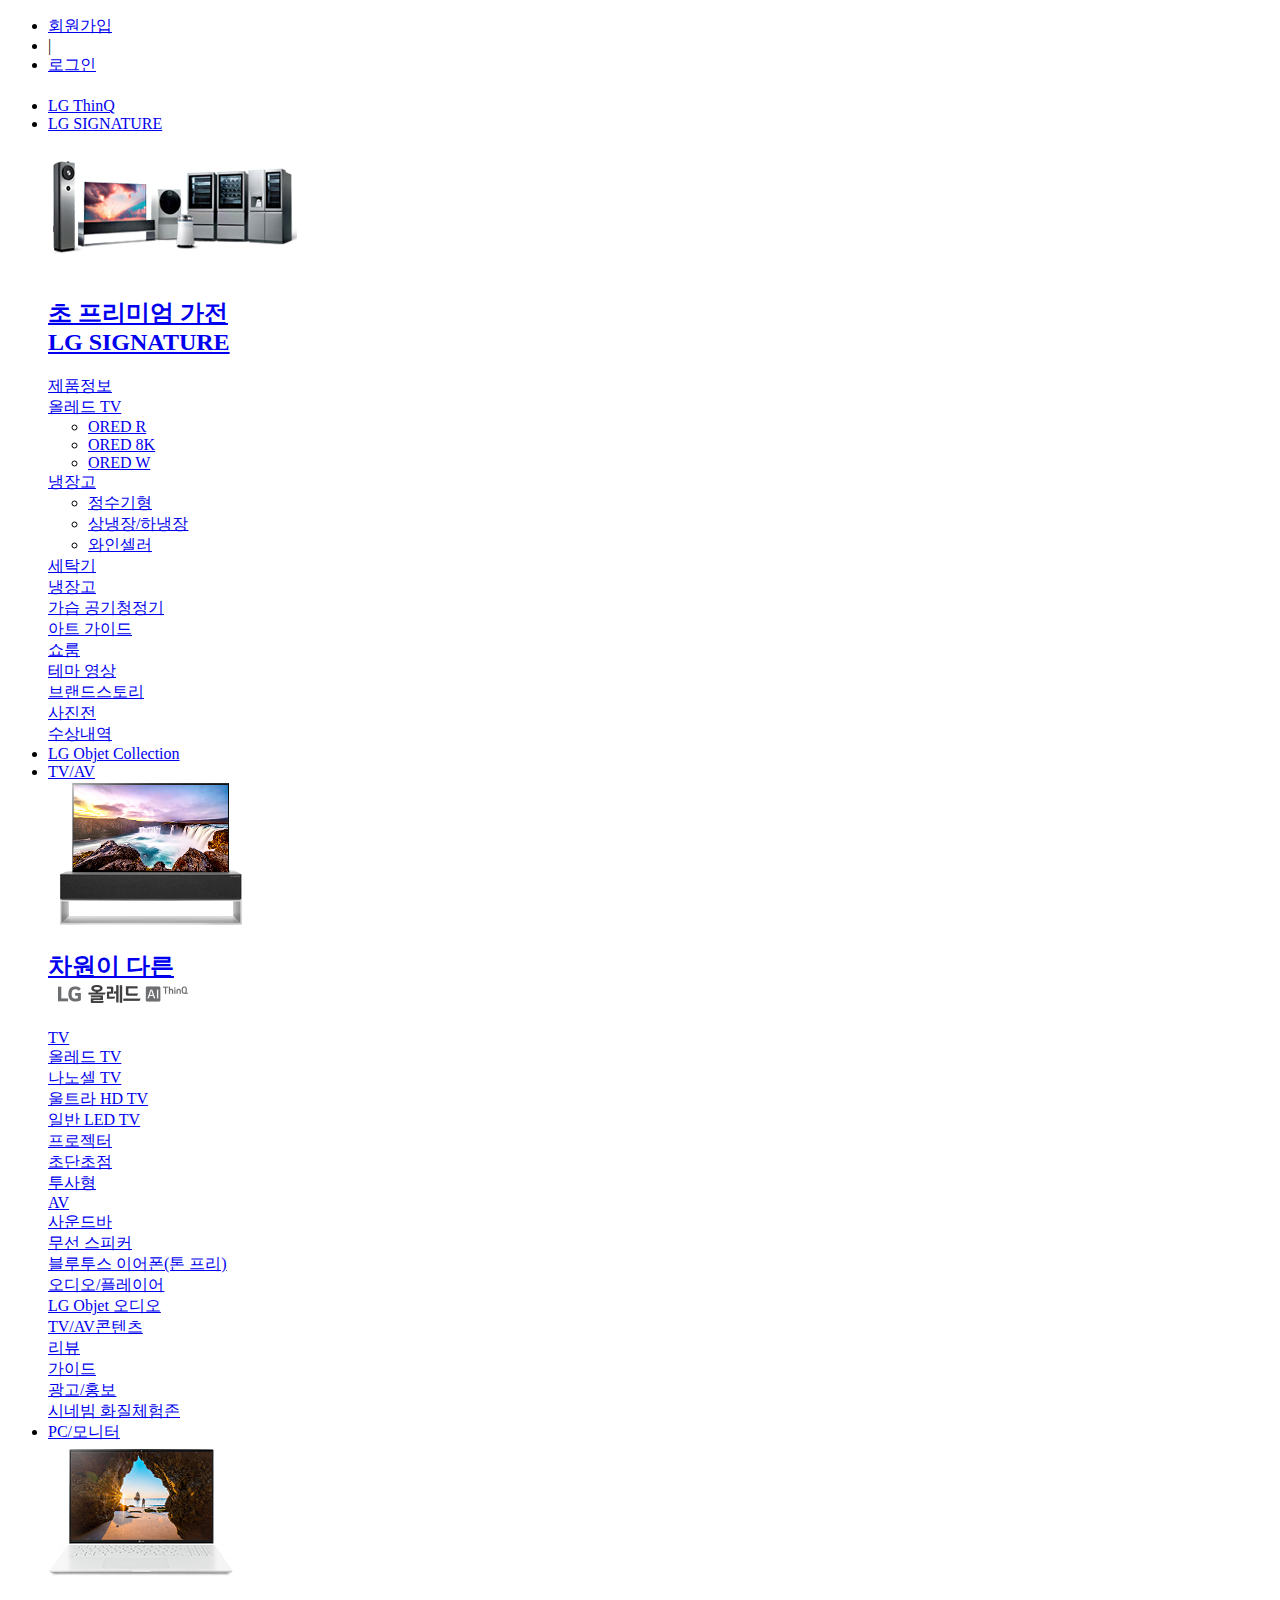
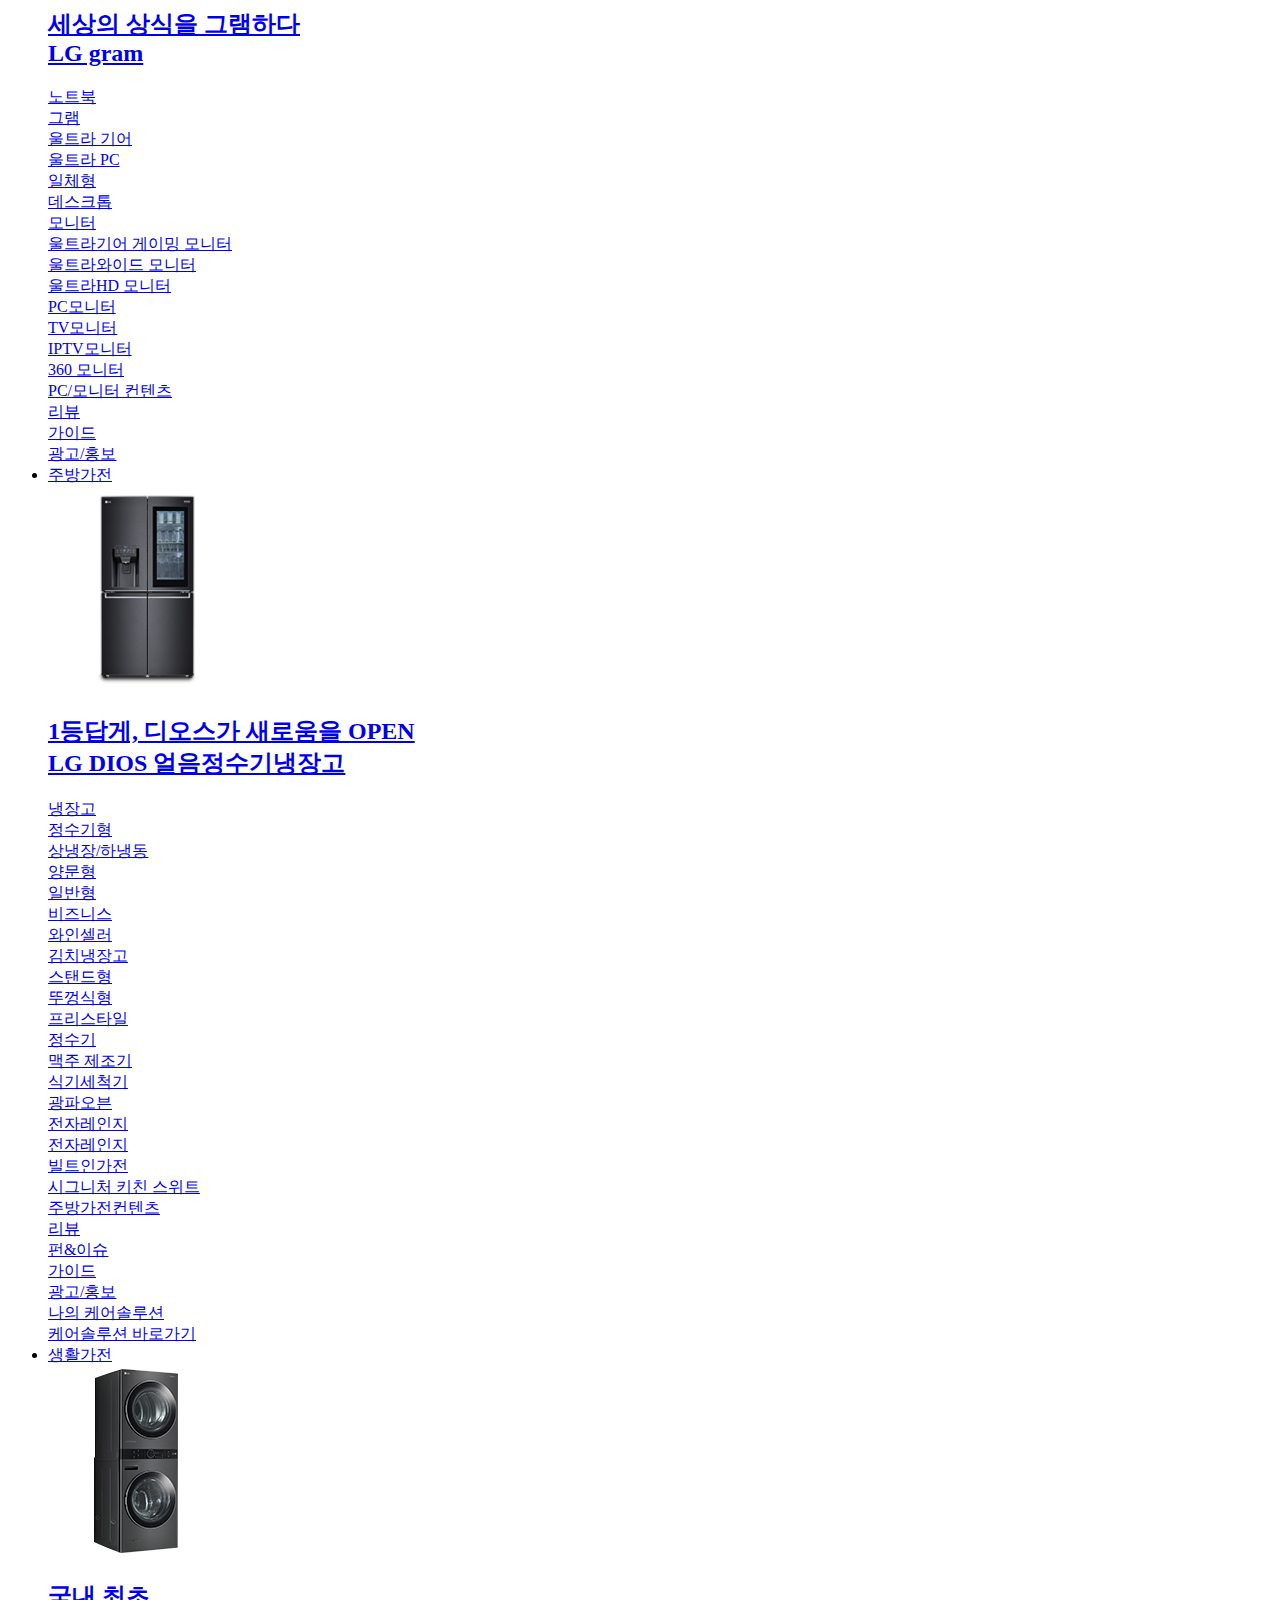
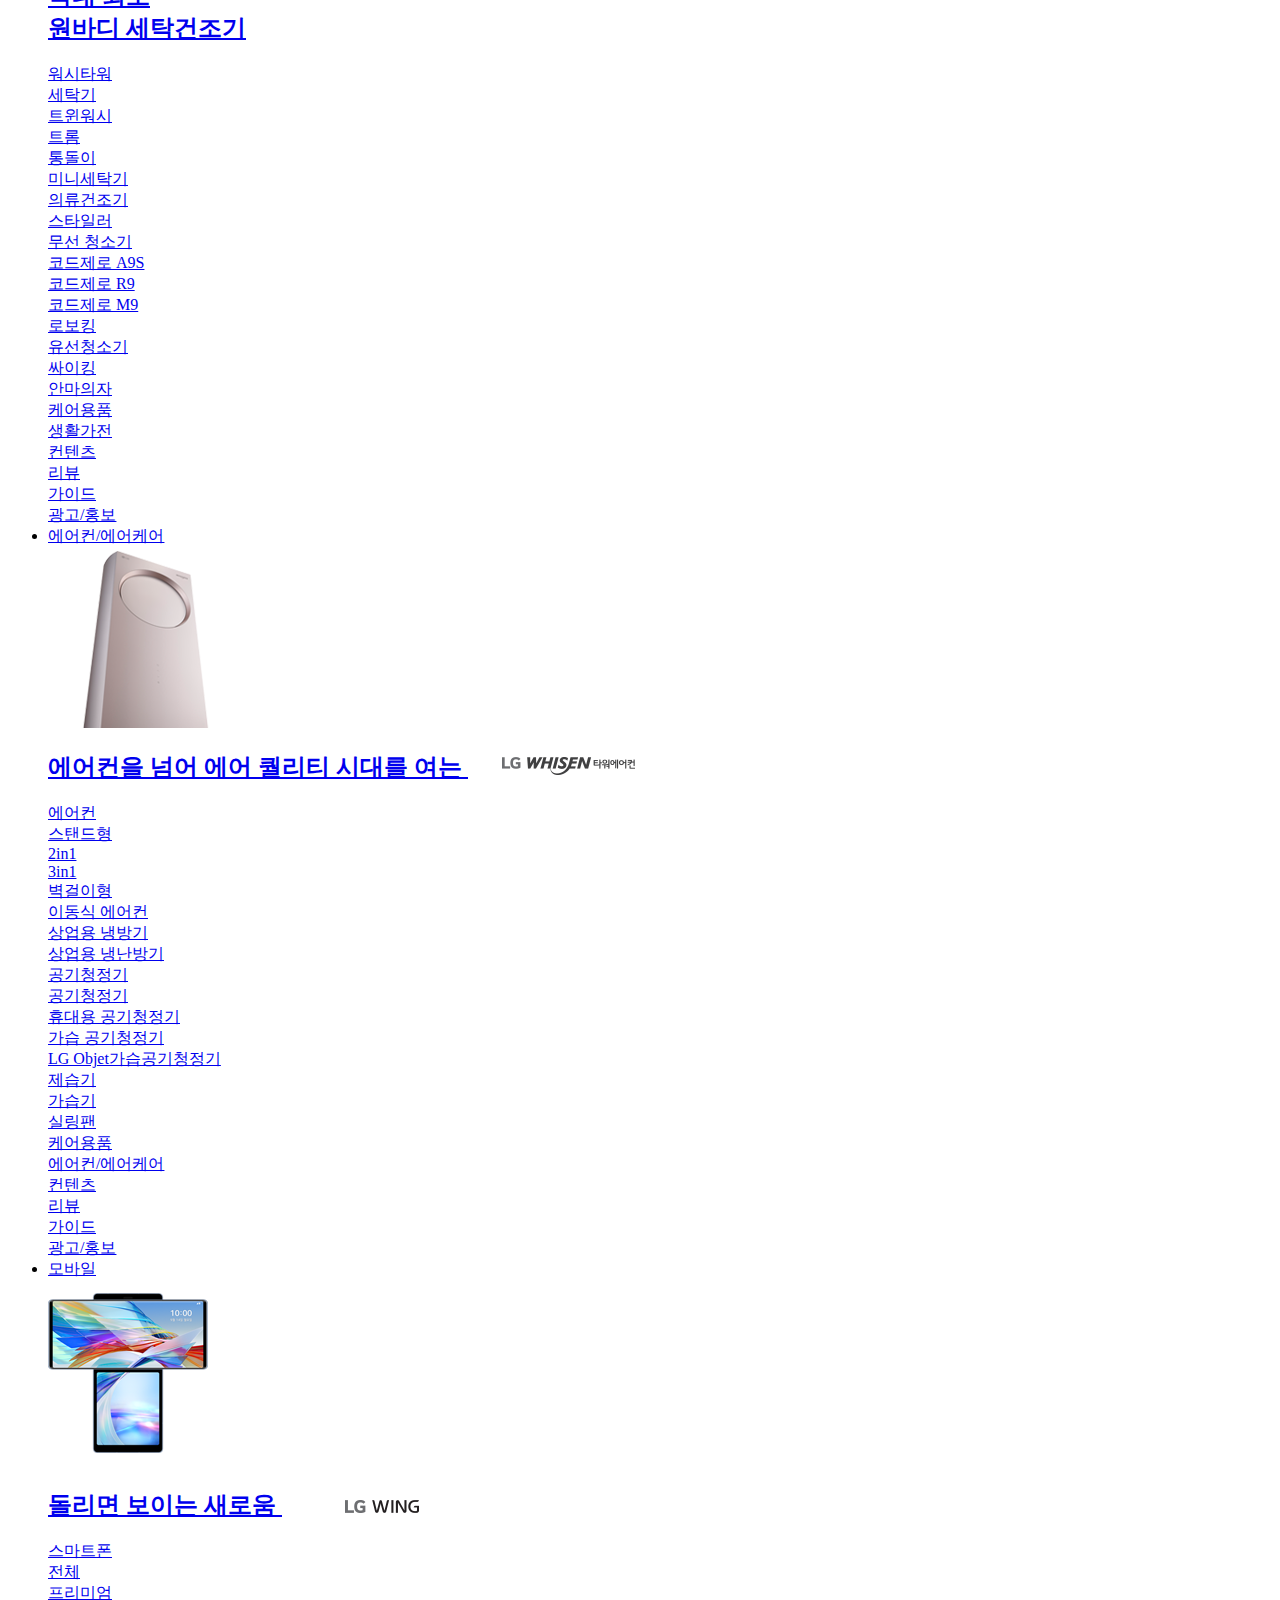
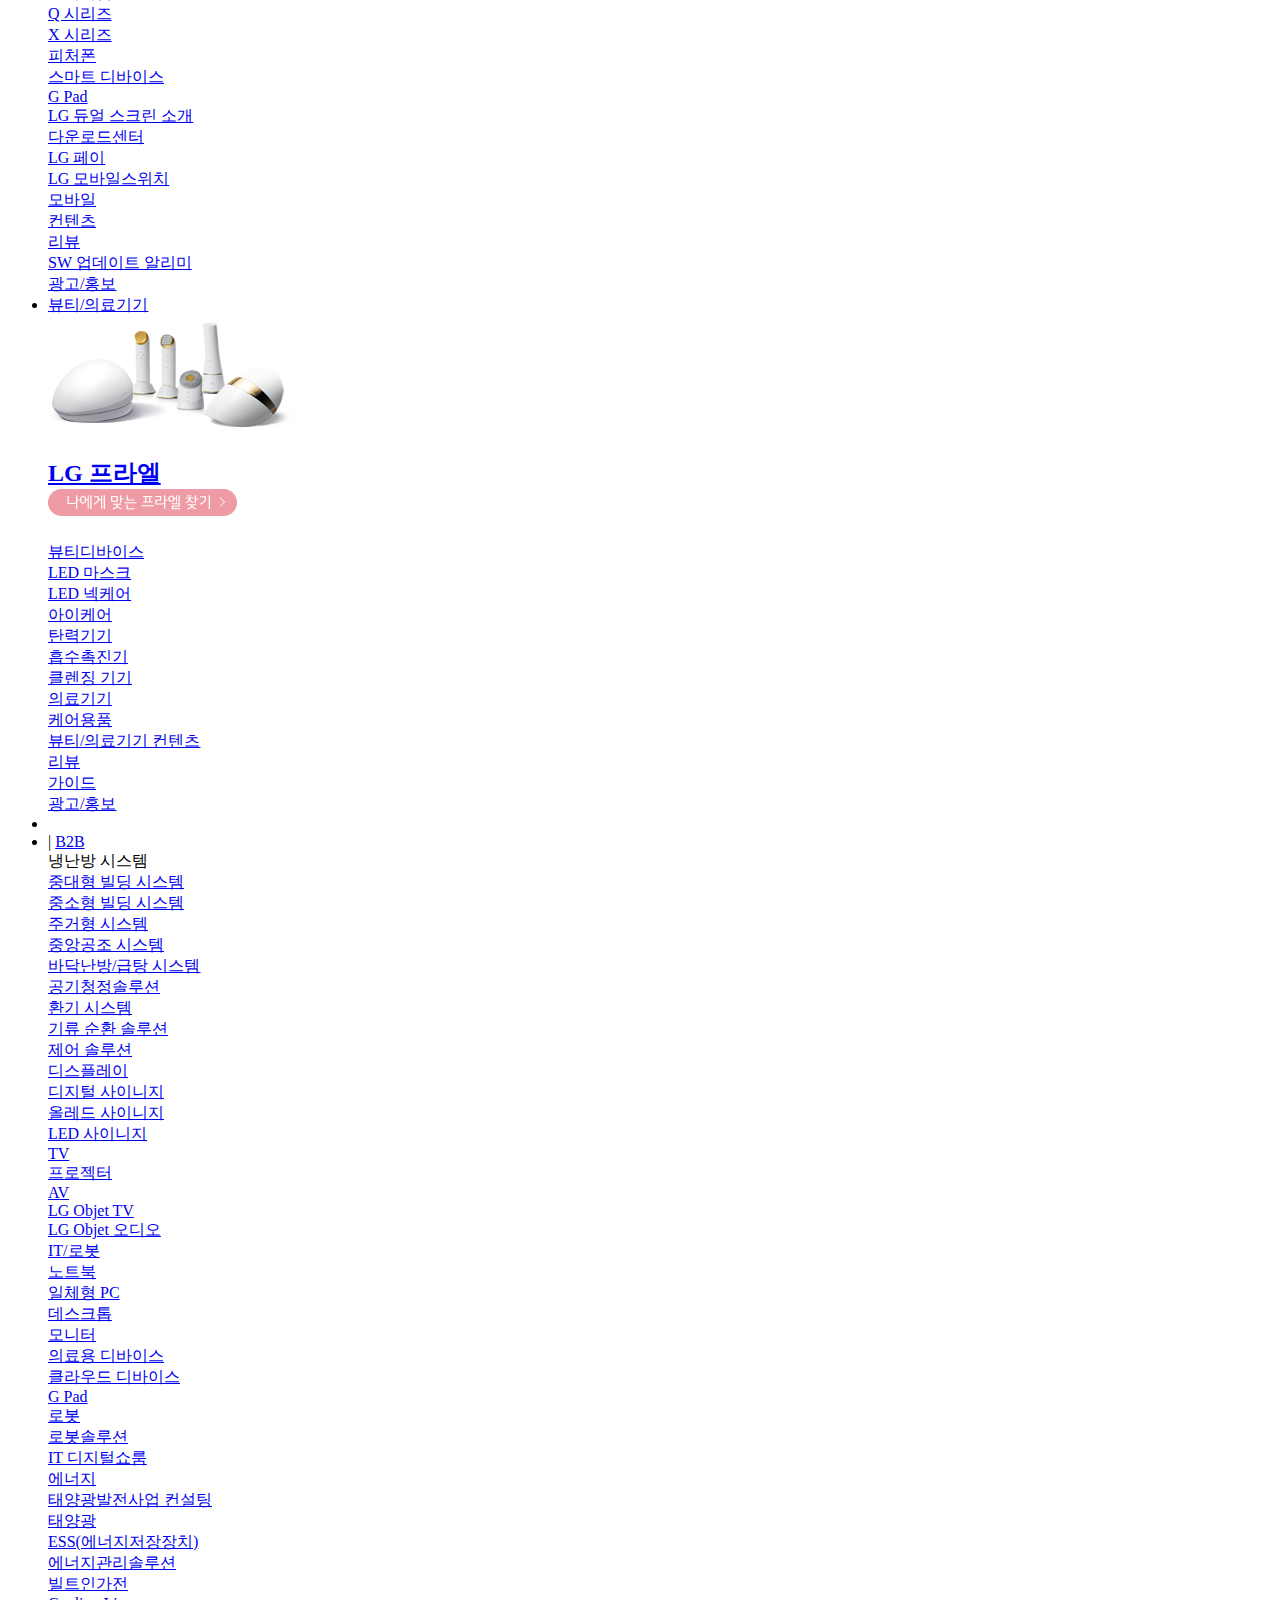
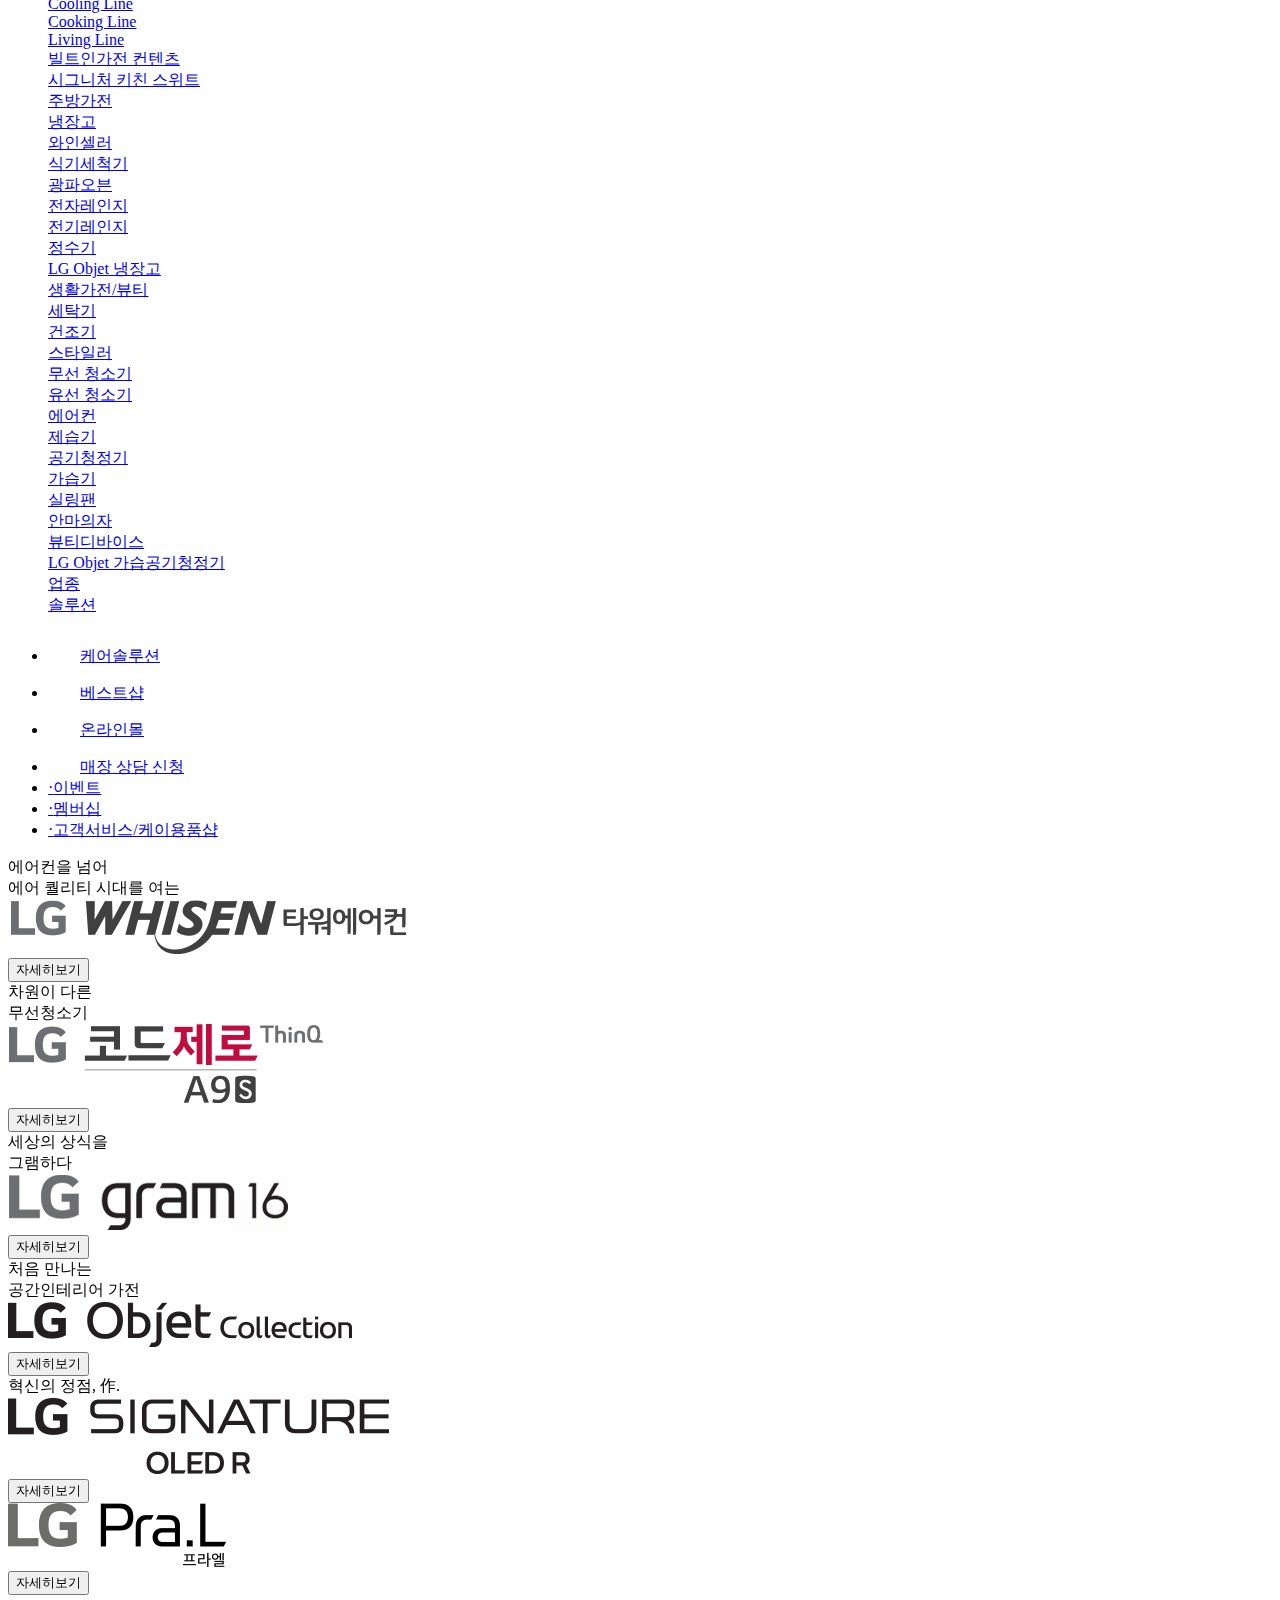
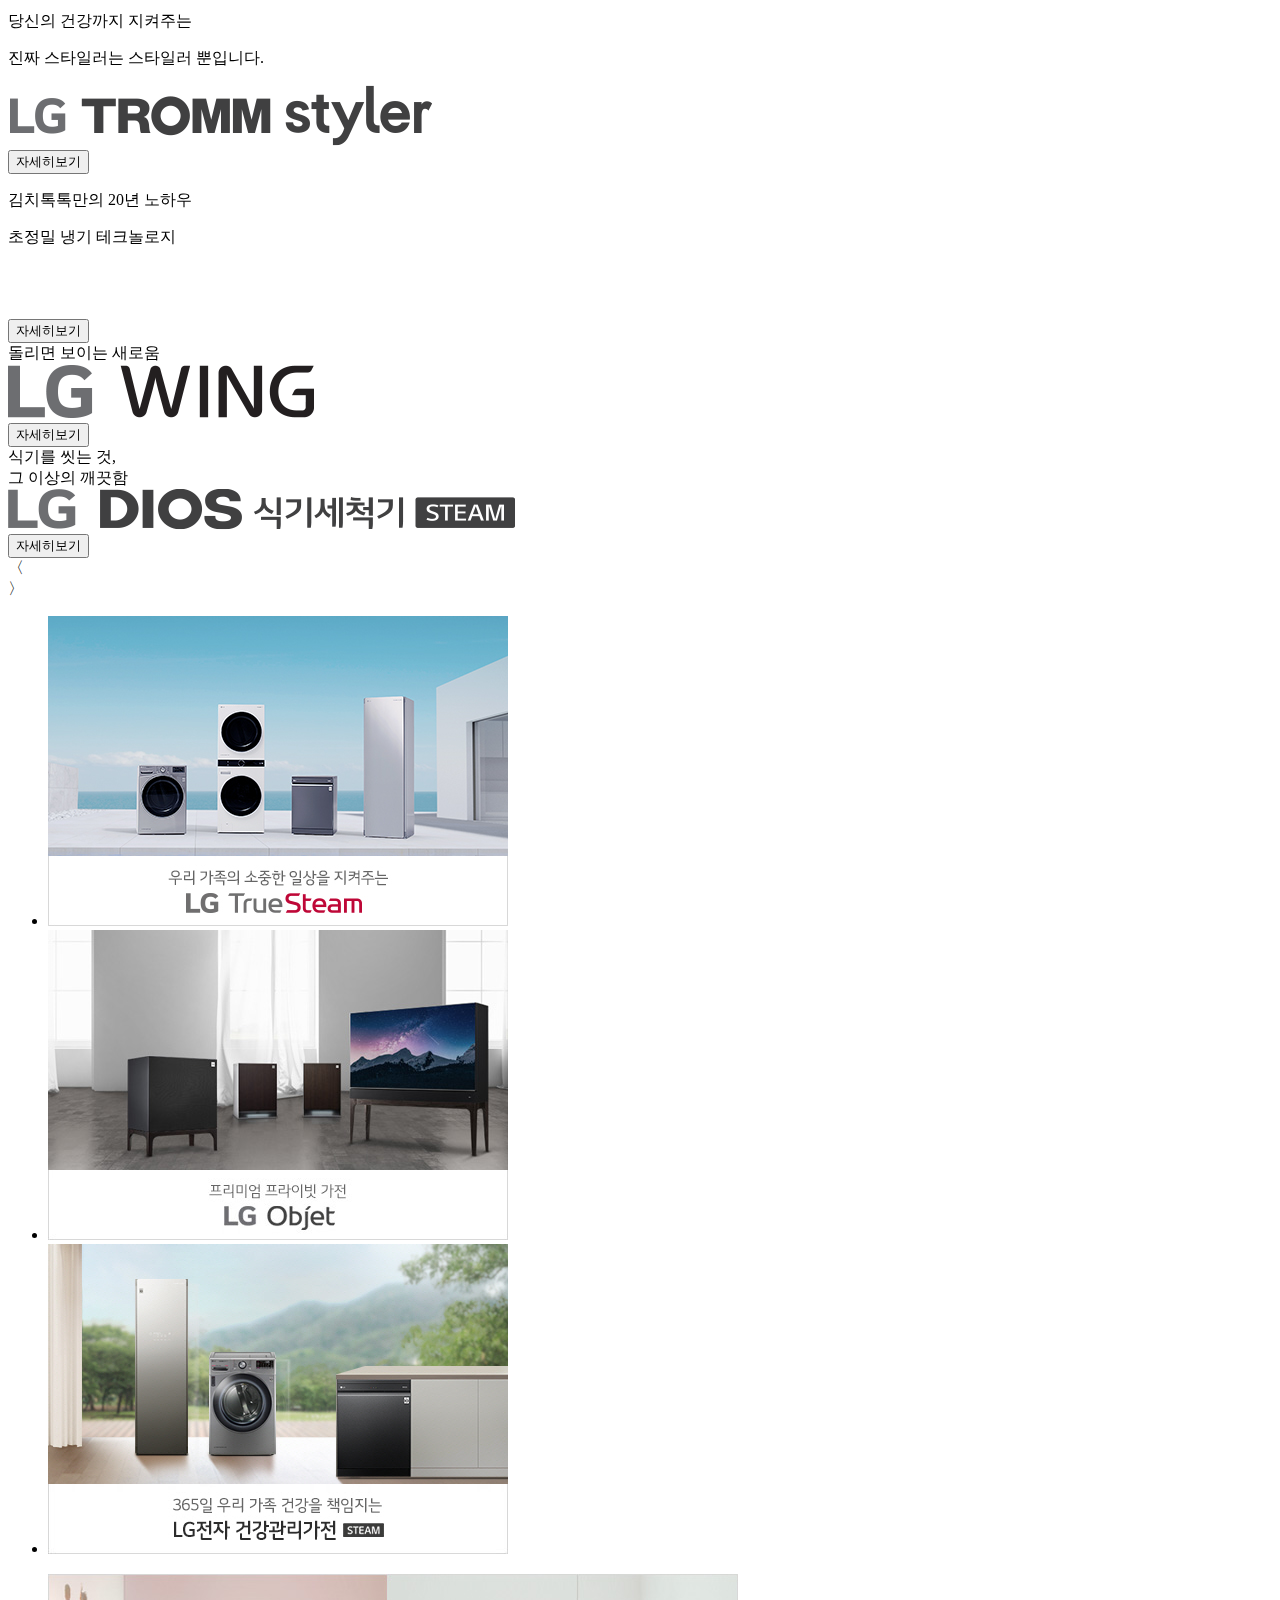
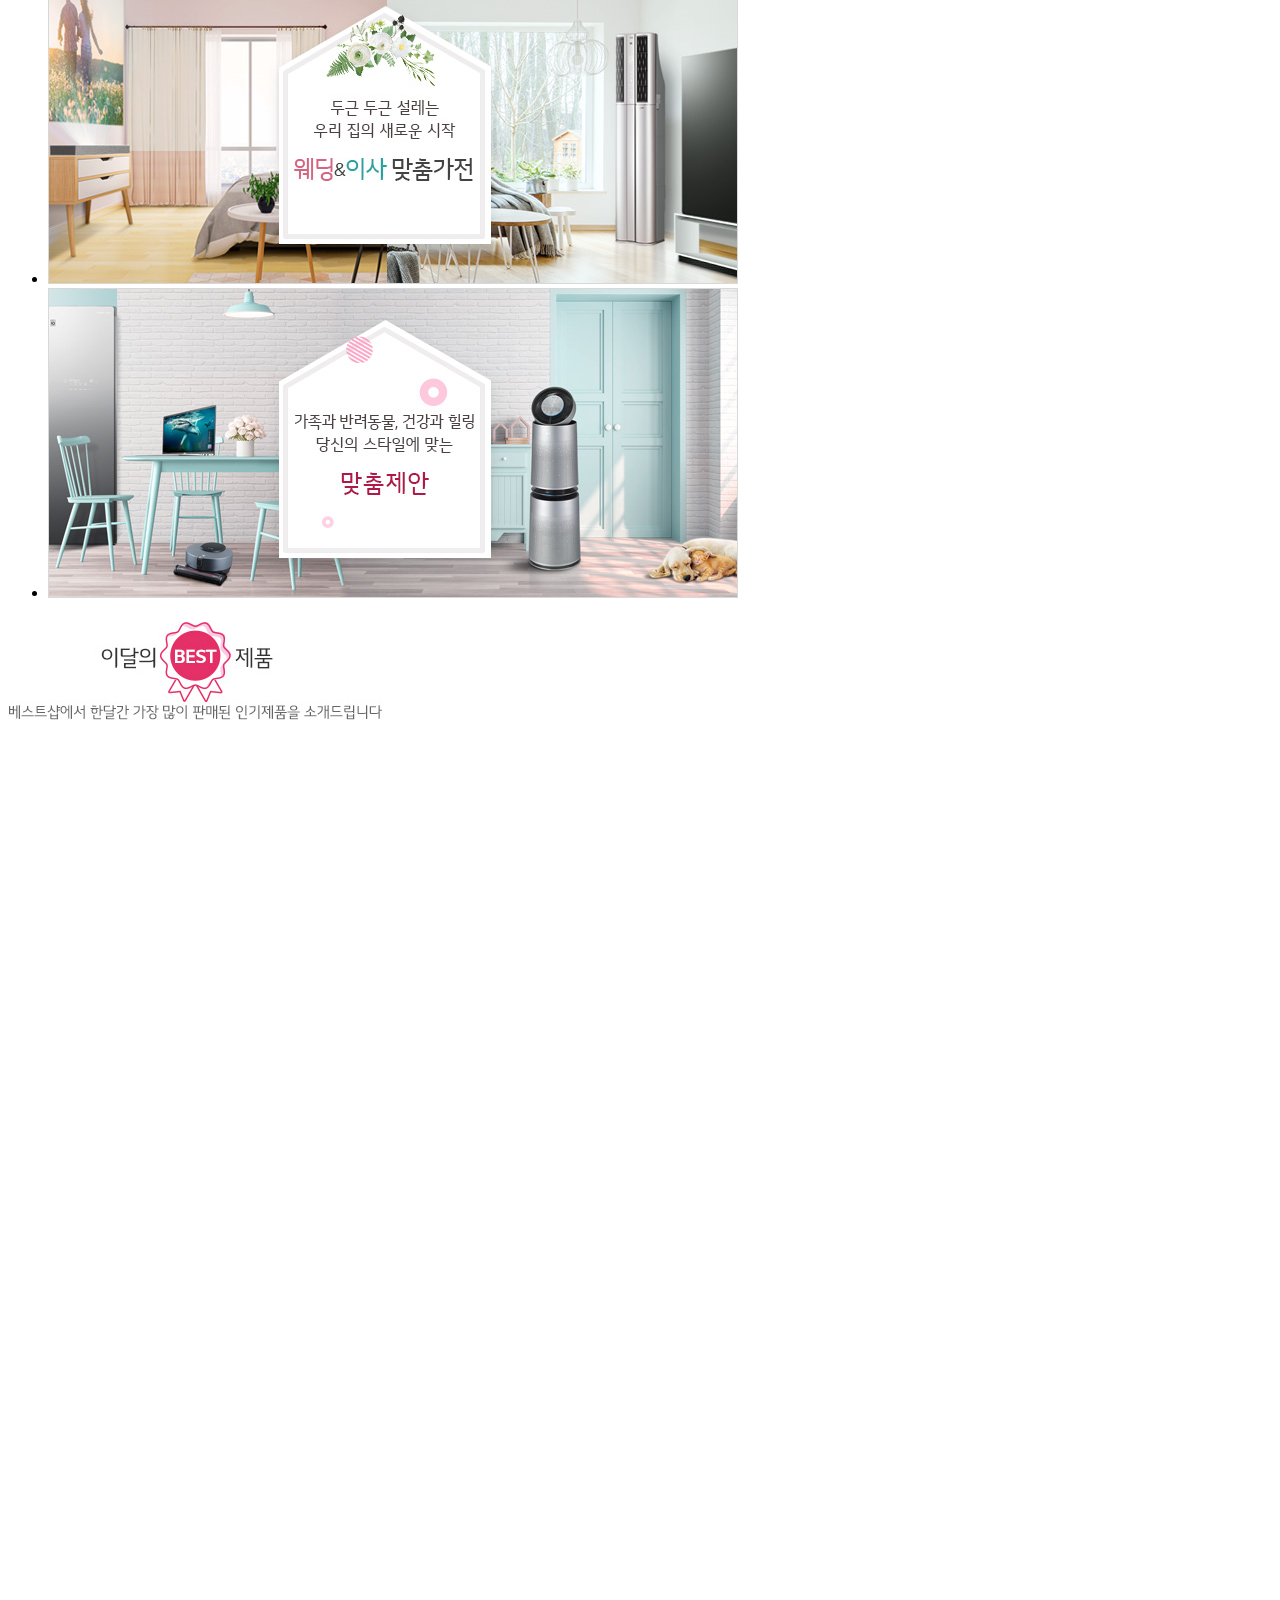
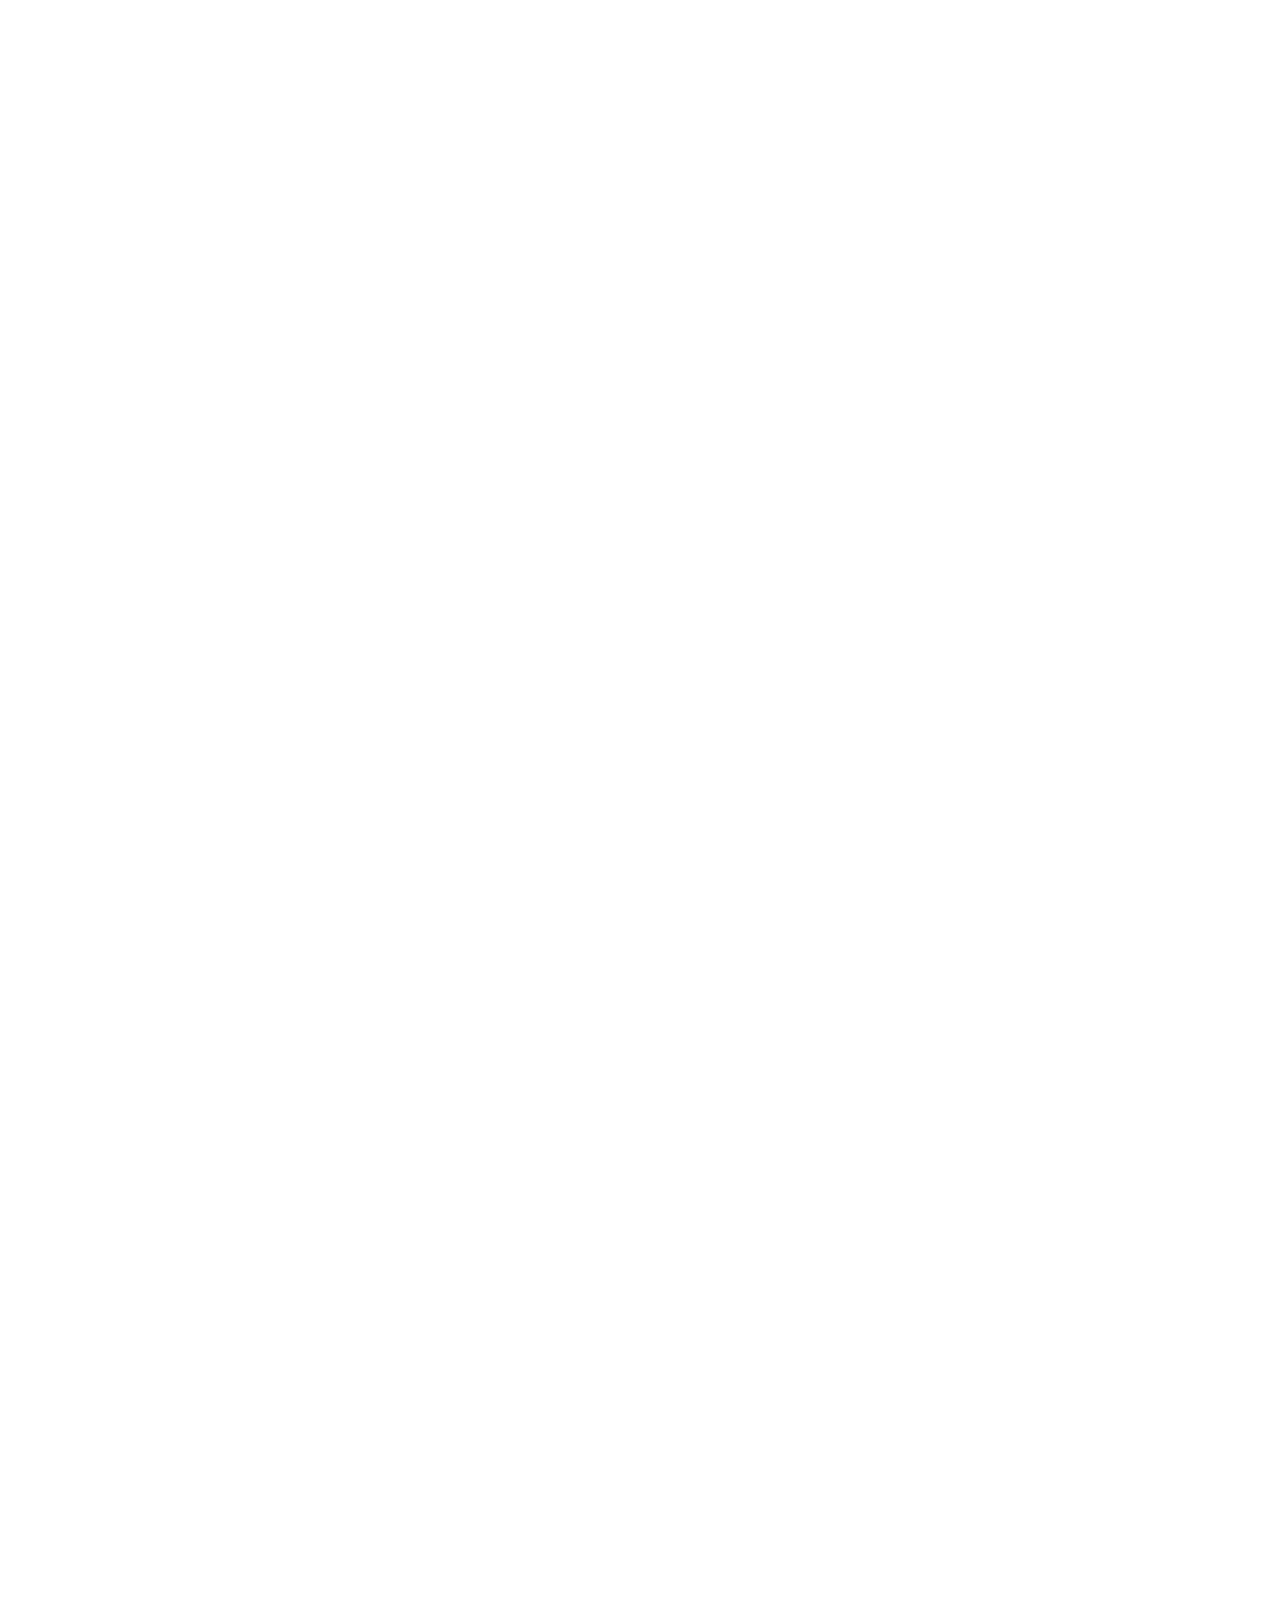
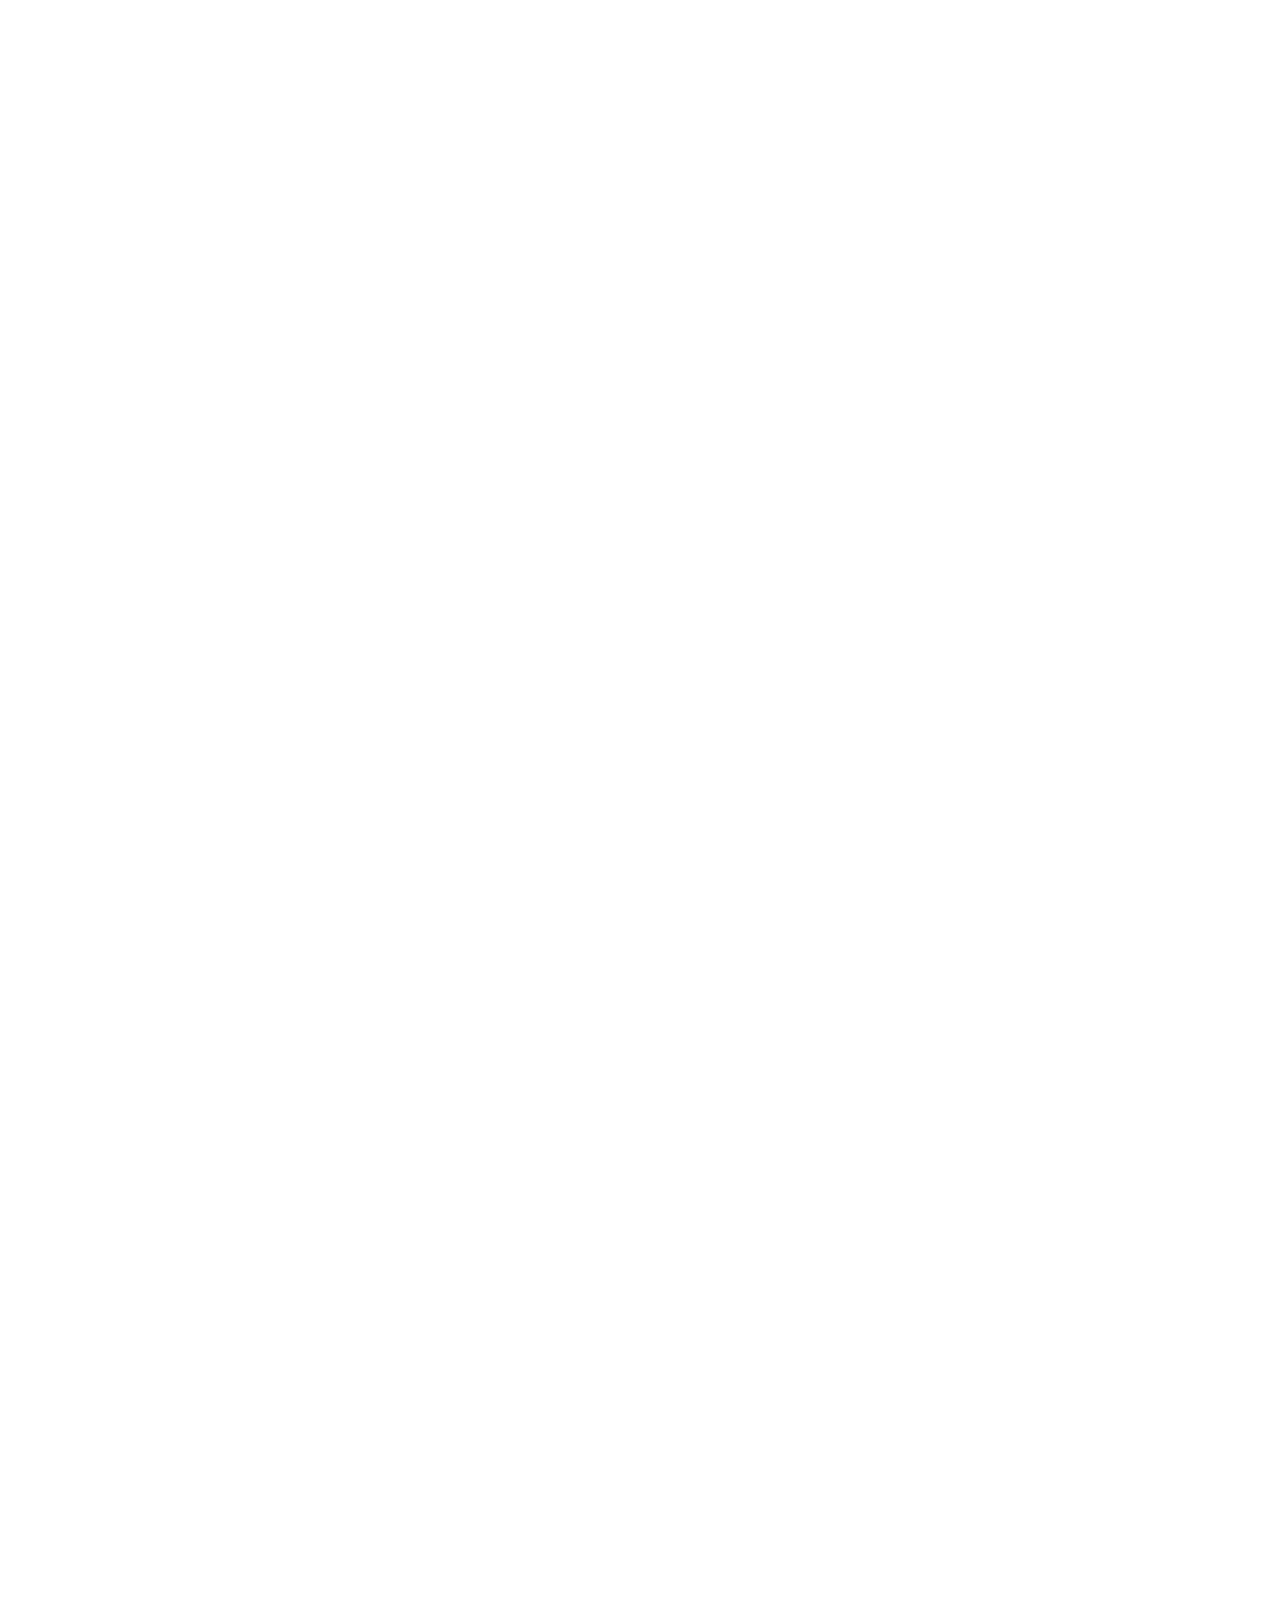
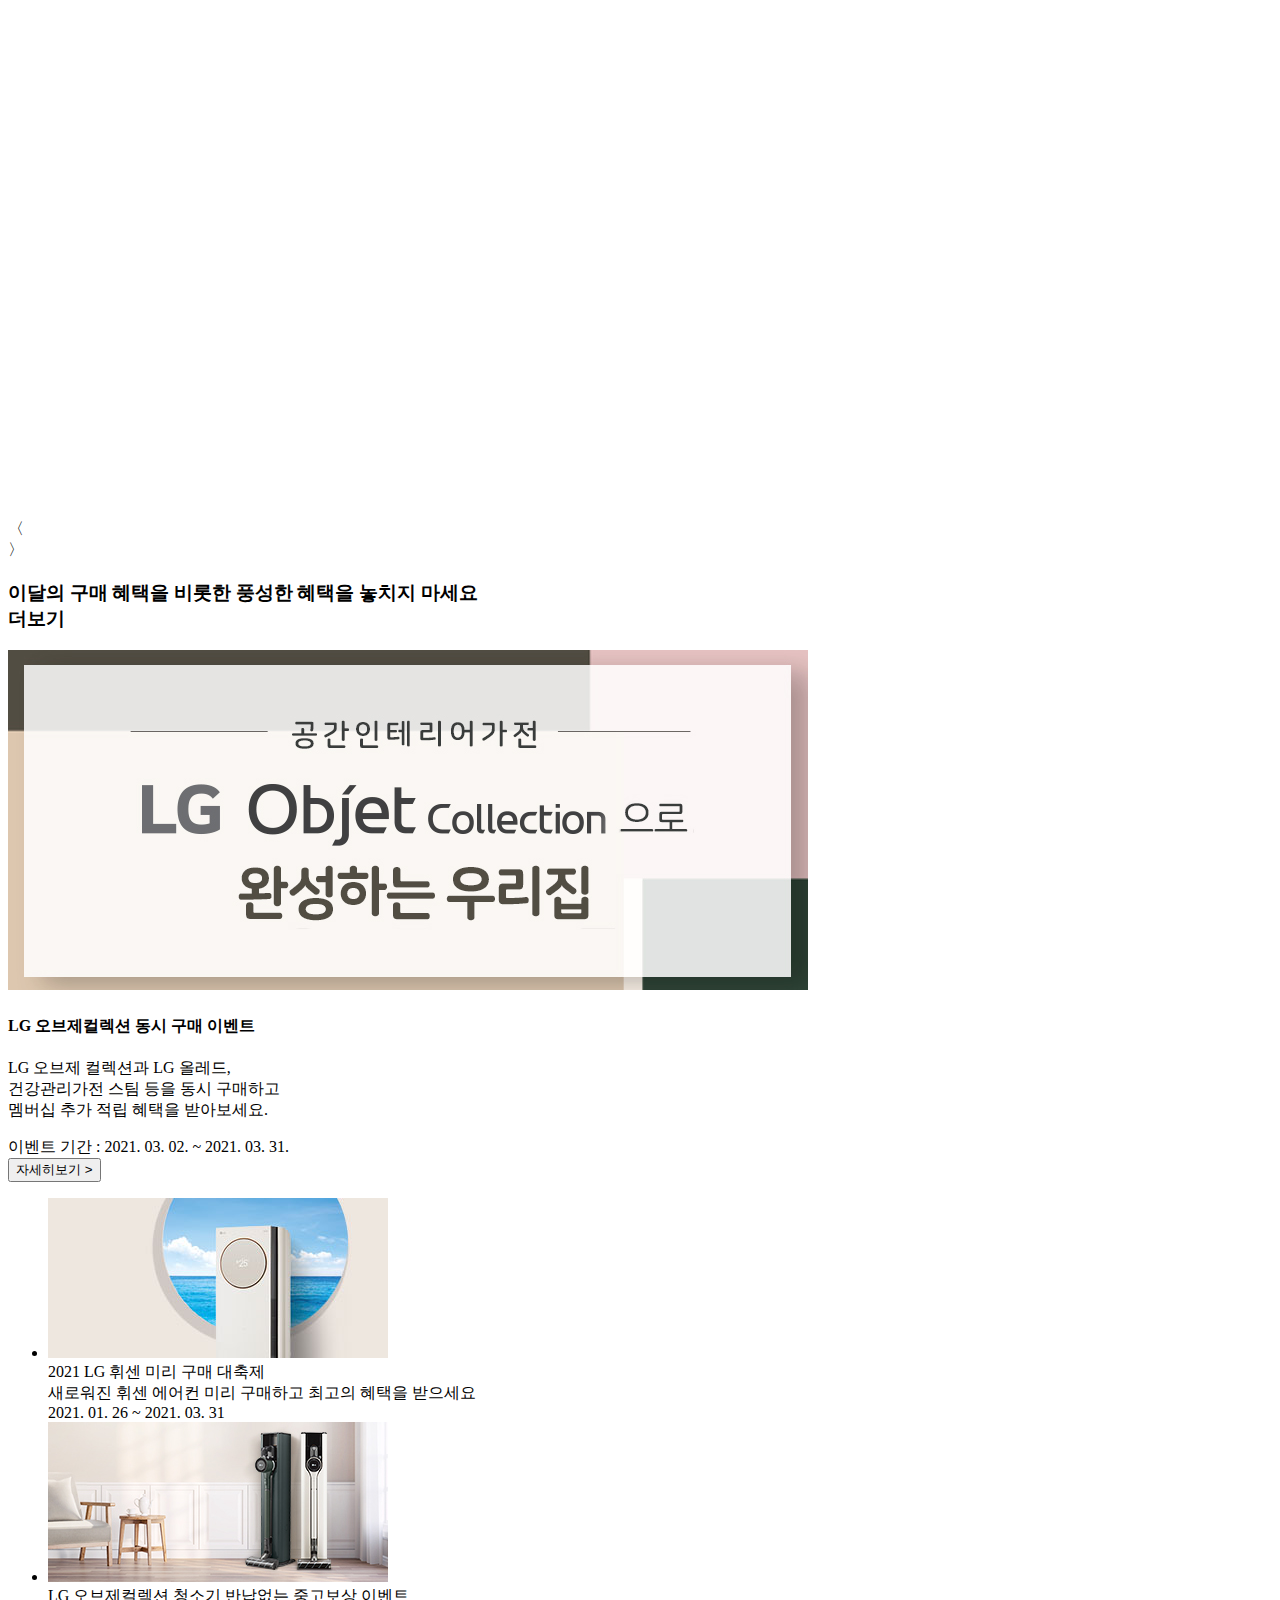
==== commit 149c76ba: "...." ====
--- a/html/index.html
+++ b/html/index.html
@@ -4,73 +4,79 @@
 	<meta charset="UTF-8">
 	<meta http-equiv="X-UA-Compatible" content="IE=edge">
 	<meta name="viewport" content="width=device-width, initial-scale=1.0">
-	<title>LG전자</title>
-	<link rel="stylesheet" href="../CSS/all.min.css">
+	<link rel="shortcut icon" href="/lg_favicon.ico" />
+	<title>LG 전자</title>
+	<link rel="stylesheet" href="../css/all.min.css">
 	<link rel="stylesheet" href="../css/swiper-bundle.min.css" />
-	<link rel="stylesheet" href="../CSS/base.css">
-	<link rel="stylesheet" href="../CSS/index.css">
+	<link rel="stylesheet" href="../css/base.css">
+	<link rel="stylesheet" href="../css/index.css">
 	<script src="../js/jquery-3.6.0.min.js"></script>
 	<script src="../js/swiper-bundle.min.js"></script>
+
 </head>
 <body>
-	<!-- .header-wrapper -->
-	<header class="header-wrapper"> 
-		<div class="top-wrapper ">
+	<!-- .header_wrapper -->
+	<header class="header_wrapper">
+		<div class="top_wrapper">
 			<div class="wrapper clearfix">
-				<ul class="top-wrap">
+				<ul class="top_wrap">
 					<li><a href="#"><i class="fa fa-user"></i> 회원가입</a></li>
 					<li>|</li>
 					<li><a href="#"><i class="fa fa-sign-in-alt"></i> 로그인</a></li>
 				</ul>
 			</div>
 		</div>
-		<nav class="navi-wrapper">
-			<div class=" wrapper clearfix">
+		<nav class="navi_wrapper">
+			<div class="wrapper clearfix">
 				<h1 class="logo"><a href="#" title="LG전자"></a></h1>
-				<ul class="navi-wrap">
-					<li class="navi"><a href="#">LG ThinQ</a></li>
+				<ul class="navi_wrap">
+					<li class="navi">
+						<a href="#">LG ThinQ</a>
+					</li>
 					<li class="navi">
 						<a href="#">LG SIGNATURE</a>
-						<div class="sub-wrapper">
+						<div class="sub_wrapper"> 
 							<div class="wrapper2 clearfix">
-								<div class="sub-title disp-table">
-									<div class="disp-cell">
-										<img src="../img/navi01.png" alt="brand">
-										<h2><a href="#">초프리미엄 가전<br><span>LG SIGNATURE</span></a></h2>
-									</div>
-								</div>
-								<div class="sub-wrap sub-signature">
-									<div>
-										<div class="sub-navi"><a href="#">제품정보</a></div>
-										<div class="sub-prd">
-											<a href="#">올레드 TV</a>
-											<ul class="clearfix">
-												<li class="prd"><a href="#">ORED R</a></li>
-												<li class="prd"><a href="#">ORED 8K</a></li>
-												<li class="prd"><a href="#">ORED W</a></li>
-											</ul>
+								<div class="sub_title disp_table">
+									<div class="disp_cell">
+											<img src="../img/navi01.png" alt="brand" >
+										<h2>
+											<a href="#">초 프리미엄 가전<br><span>LG SIGNATURE</span></a>
+										</h2>
+									</div>
+								</div>
+								<div class="sub_wrap sub_signature">
+									<div>
+											<div class="sub_navi"><a href="#">제품정보</a></div>
+											<div class="sub_prd">
+												<a href="#">올레드 TV</a>
+												<ul class="clearfix">
+													<li class="prd"><a href="#">ORED R</a></li>
+													<li class="prd"><a href="#">ORED 8K</a></li>
+													<li class="prd"><a href="#">ORED W</a></li>
+												</ul>
+											</div>
+											<div class="sub_prd">
+												<a href="#">냉장고</a>
+												<ul class="clearfix">
+													<li class="prd"><a href="#">정수기형</a></li>
+													<li class="prd"><a href="#">상냉장/하냉장</a></li>
+													<li class="prd"><a href="#">와인셀러</a></li>
+												</ul>
+											</div>
+											<div class="sub_prd"><a href="#">세탁기</a></div>
+											<div class="sub_prd"><a href="#">냉장고</a></div>
+											<div class="sub_prd"><a href="#">가습 공기청정기</a></div>
 										</div>
-										<div class="sub-prd">
-											<a href="#">냉장고</a>
-											<ul class="clearfix">
-												<li class="prd"><a href="#">정수기형</a></li>
-												<li class="prd"><a href="#">상냉장/하냉동</a></li>
-												<li class="prd"><a href="#">와인셀러</a></li>
-											</ul>
-										</div>
-										<div class="sub-prd"><a href="#">세탁기</a></div>
-										<div class="sub-prd"><a href="#">냉장고</a></div>
-										<div class="sub-prd"><a href="#">가습 공기청정기</a></div>
-									</div>
-									<div>
-										<div class="sub-navi"><a href="#">아트가이드</a></div>
-										<div class="sub-navi"><a href="#">쇼룸</a></div>
-										<div class="sub-navi"><a href="#">테마영상</a></div>
-									</div>
-									<div>
-										<div class="sub-navi"><a href="#">브랜드스토리</a></div>
-										<div class="sub-navi"><a href="#">사진전</a></div>
-										<div class="sub-navi"><a href="#">수상내역</a></div>
+									<div>
+										<div class="sub_navi"><a href="#">아트 가이드</a></div>
+										<div class="sub_navi"><a href="#">쇼룸</a></div>
+										<div class="sub_navi"><a href="#">테마 영상</a></div>
+									</div>
+									<div>
+										<div class="sub_navi"><a href="#">브랜드스토리</a></div>
+										<div class="sub_navi"><a href="#">사진전</a></div>
+										<div class="sub_navi"><a href="#">수상내역</a></div>
 									</div>
 								</div>
 							</div>
@@ -78,85 +84,90 @@
 					</li>
 					<li class="navi">
 						<a href="#">LG Objet Collection</a>
+						
 					</li>
 					<li class="navi">
 						<a href="#">TV/AV</a>
-						<div class="sub-wrapper">
+						<div class="sub_wrapper">
 							<div class="wrapper2 clearfix">
-								<div class="sub-title disp-table">
-									<div class="disp-cell">
+								<div class="sub_title disp_table">
+									<div class="disp_cell">
 										<img src="../img/navi02.png" alt="brand">
-										<h2><a href="#">차원이 다른<br><img src="../img/oledtv.png" alt="title"></a></h2>
-									</div>
-								</div>
-								<div class="sub-wrap sub-tv">
-									<div>
-										<div class="sub-navi"><a href="#">TV</a></div>
-										<div class="sub-prd"><a href="#">올레드 TV</a></div>
-										<div class="sub-prd"><a href="#">나노셀 TV</a></div>
-										<div class="sub-prd"><a href="#">울트라 HD TV</a></div>
-										<div class="sub-prd"><a href="#">일반 LED TV</a></div>
-									</div>
-									<div>
-										<div class="sub-navi"><a href="#">프로젝터</a></div>
-										<div class="sub-prd"><a href="#">초단초점</a></div>
-										<div class="sub-prd"><a href="#">투사형</a></div>
-									</div>
-									<div>
-										<div class="sub-navi"><a href="#">AV</a></div>
-										<div class="sub-prd"><a href="#">사운드바</a></div>
-										<div class="sub-prd"><a href="#">무선 스피커</a></div>
-										<div class="sub-prd"><a href="#">블루투스 이어폰(톤 프리)</a></div>
-										<div class="sub-prd"><a href="#">오디오/플레이어</a></div>
-										<div class="sub-bookmark"><a href="#">LG Objet 오디오 <i class="fa fa-bookmark"></i></a></div>
-									</div>
-									<div>
-										<div class="sub-navi"><a href="#">TV/AV콘텐츠</a></div>
-										<div class="sub-prd"><a href="#">리뷰</a></div>
-										<div class="sub-prd"><a href="#">가이드</a></div>
-										<div class="sub-prd"><a href="#">광고/홍보</a></div>
-										<div class="sub-prd sub-mt"><a href="#">시네빔 화질체험존</a></div>
-									</div>
-								</div>
+										<h2>
+											<a href="#">차원이 다른<br><img src="../img/oledtv.png" alt="title"></a>
+										</h2>
+									</div>
+								</div>
+								<div class="sub_wrap sub_tv">
+									<div>
+											<div class="sub_navi"><a href="#">TV</a></div>
+											<div class="sub_prd"><a href="#">올레드 TV</a></div>
+											<div class="sub_prd"><a href="#">나노셀 TV</a></div>
+											<div class="sub_prd"><a href="#">울트라 HD TV</a></div>
+											<div class="sub_prd"><a href="#">일반 LED TV</a></div>
+									</div>
+									<div>
+										<div class="sub_navi"><a href="#">프로젝터</a></div>
+										<div class="sub_prd"><a href="#">초단초점</a></div>
+										<div class="sub_prd"><a href="#">투사형</a></div>
+									</div>
+									<div>
+										<div class="sub_navi"><a href="#">AV</a></div>
+										<div class="sub_prd"><a href="#">사운드바</a></div>
+										<div class="sub_prd"><a href="#">무선 스피커</a></div>
+										<div class="sub_prd"><a href="#">블루투스 이어폰(톤 프리)</a></div>
+										<div class="sub_prd"><a href="#">오디오/플레이어</a></div>
+										<div class="sub_bookmark"><a href="#">LG Objet 오디오</a></div>
+									</div>
+									<div>
+										<div class="sub_navi"><a href="#">TV/AV콘텐츠</a></div>
+										<div class="sub_prd"><a href="#">리뷰</a></div>
+										<div class="sub_prd"><a href="#">가이드</a></div>
+										<div class="sub_prd"><a href="#">광고/홍보</a></div>
+										<div class="sub-prd sub_mt"><a href="#">시네빔 화질체험존</a></div>
+									</div>
+								</div>
+						</div>
 							</div>
-						</div>
 					</li>
 					<li class="navi">
 						<a href="#">PC/모니터</a>
-						<div class="sub-wrapper">
+						<div class="sub_wrapper">
 							<div class="wrapper2 clearfix">
-								<div class="sub-title disp-table">
-									<div class="disp-cell">
+								<div class="sub_title disp_table">
+									<div class="disp_cell">
 										<img src="../img/navi03.png" alt="brand">
-										<h2><a href="#">세상의 상식을 그램하다<br><span class="pink">LG gram</span></a></h2>
-									</div>
-								</div>
-								<div class="sub-wrap sub-gram">
-									<div>
-										<div class="sub-navi"><a href="#">노트북</a></div>
-										<div class="sub-prd"><a href="#">그램</a></div>
-										<div class="sub-prd"><a href="#">울트라 기어</a></div>
-										<div class="sub-prd"><a href="#">울트라 PC</a></div>
-									</div>
-									<div>
-										<div class="sub-navi"><a href="#">일체형 PC</a></div>
-										<div class="sub-navi"><a href="#">데스크톱</a></div>
-									</div>
-									<div>
-										<div class="sub-navi"><a href="#">모니터</a></div>
-										<div class="sub-prd"><a href="#">울트라기어 게이밍 모니터</a></div>
-										<div class="sub-prd"><a href="#">울트라와이드 모니터</a></div>
-										<div class="sub-prd"><a href="#">울트라HD 모니터</a></div>
-										<div class="sub-prd"><a href="#">PC모니터</a></div>
-										<div class="sub-prd"><a href="#">TV모니터</a></div>
-										<div class="sub-prd"><a href="#">IPTV모니터</a></div>
-										<div class="sub-prd sub-mt"><a href="#">360 모니터</a></div>
-									</div>
-									<div>
-										<div class="sub-navi"><a href="#">PC/모니터 컨텐츠</a></div>
-										<div class="sub-prd"><a href="#">리뷰</a></div>
-										<div class="sub-prd"><a href="#">가이드</a></div>
-										<div class="sub-prd"><a href="#">광고/홍보</a></div>
+										<h2>
+											<a href="#">세상의 상식을 그램하다<br><span>LG gram</span></a>
+										</h2>
+									</div>
+								</div>
+								<div class="sub_wrap sub_gram">
+									<div>
+											<div class="sub_navi"><a href="#">노트북</a></div>
+											<div class="sub_prd"><a href="#">그램</a></div>
+											<div class="sub_prd"><a href="#">울트라 기어</a></div>
+											<div class="sub_prd"><a href="#">울트라 PC</a></div>
+									</div>
+									<div>
+										<div class="sub_navi"><a href="#">일체형</a></div>
+										<div class="sub_prd"><a href="#">데스크톱</a></div>
+									</div>
+									<div>
+										<div class="sub_navi"><a href="#">모니터</a></div>
+										<div class="sub_prd"><a href="#">울트라기어 게이밍 모니터</a></div>
+										<div class="sub_prd"><a href="#">울트라와이드 모니터</a></div>
+										<div class="sub_prd"><a href="#">울트라HD 모니터</a></div>
+										<div class="sub_prd"><a href="#">PC모니터</a></div>
+										<div class="sub_prd"><a href="#">TV모니터</a></div>
+										<div class="sub_prd"><a href="#">IPTV모니터</a></div>
+										<div class="sub_prd sub_mt"><a href="#">360 모니터</a></div>
+									</div>
+									<div>
+										<div class="sub_navi"><a href="#">PC/모니터 컨텐츠</a></div>
+										<div class="sub_prd"><a href="#">리뷰</a></div>
+										<div class="sub_prd"><a href="#">가이드</a></div>
+										<div class="sub_prd"><a href="#">광고/홍보</a></div>
 									</div>
 								</div>
 							</div>
@@ -164,151 +175,415 @@
 					</li>
 					<li class="navi">
 						<a href="#">주방가전</a>
-						<div class="sub-wrapper">
+						<div class="sub_wrapper">
 							<div class="wrapper2 clearfix">
-								<div class="sub-title disp-table">
-									<div class="disp-cell">
+								<div class="sub_title disp_table">
+									<div class="disp_cell">
 										<img src="../img/navi04.png" alt="brand">
-										<h2><a href="#">1등답게, 디오스가 새로움을 OPEN<br><span>LG DIOS 얼음정수기냉장고</span></a></h2>
-									</div>
-								</div>
-								<div class="sub-wrap sub-kitchen">
-									<div>
-										<div class="sub-navi"><a href="#">냉장고</a></div>
-										<div class="sub-prd"><a href="#">정수기형</a></div>
-										<div class="sub-prd"><a href="#">상냉장/하냉동</a></div>
-										<div class="sub-prd"><a href="#">양문형</a></div>
-										<div class="sub-prd"><a href="#">일반형</a></div>
-										<div class="sub-prd"><a href="#">비즈니스</a></div>
-										<div class="sub-prd"><a href="#">와인셀러</a></div>
-									</div>
-									<div>
-										<div class="sub-navi"><a href="#">김치냉장고</a></div>
-										<div class="sub-prd"><a href="#">스탠드형</a></div>
-										<div class="sub-prd"><a href="#">뚜껑식형</a></div>
-										<div class="sub-prd"><a href="#">프리스타일</a></div>
-									</div>
-									<div>
-										<div class="sub-navi"><a href="#">정수기</a></div>
-										<div class="sub-navi"><a href="#">맥주 제조기</a></div>
-										<div class="sub-navi"><a href="#">식기세척기</a></div>
-										<div class="sub-navi"><a href="#">광파오븐</a></div>
-										<div class="sub-navi"><a href="#">전자레인지</a></div>
-									</div>
-									<div>
-										<div class="sub-navi"><a href="#">전기레인지</a></div>
-										<div class="sub-navi"><a href="#">빌트인가전</a></div>
-										<div class="sub-navi"><a href="#">시그니처 키친 스위트</a></div>
-									</div>
-									<div>
-										<div class="sub-navi"><a href="#">주방가전컨텐츠</a></div>
-										<div class="sub-prd"><a href="#">리뷰</a></div>
-										<div class="sub-prd"><a href="#">펀&이슈</a></div>
-										<div class="sub-prd"><a href="#">가이드</a></div>
-										<div class="sub-prd"><a href="#">광고/홍보</a></div>
-										<div class="sub-prd sub-mt"><a href="#">나의 케어솔루션</a></div>
-										<div class="sub-prd sub-mt"><a href="#">케어솔루션 바로가기</a></div>
+										<h2>
+											<a href="#">1등답게, 디오스가 새로움을 OPEN<br><span>LG DIOS 얼음정수기냉장고</span></a>
+										</h2>
+									</div>
+								</div>
+								<div class="sub_wrap sub_kitchen">
+									<div>
+											<div class="sub_navi"><a href="#">냉장고</a></div>
+											<div class="sub_prd"><a href="#">정수기형</a></div>
+											<div class="sub_prd"><a href="#">상냉장/하냉동</a></div>
+											<div class="sub_prd"><a href="#">양문형</a></div>
+											<div class="sub_prd"><a href="#">일반형</a></div>
+											<div class="sub_prd"><a href="#">비즈니스</a></div>
+											<div class="sub_prd"><a href="#">와인셀러</a></div>
+									</div>
+									<div>
+										<div class="sub_navi"><a href="#">김치냉장고</a></div>
+										<div class="sub_prd"><a href="#">스탠드형</a></div>
+										<div class="sub_prd"><a href="#">뚜껑식형</a></div>
+										<div class="sub_prd"><a href="#">프리스타일</a></div>
+									</div>
+									<div>
+										<div class="sub_navi"><a href="#">정수기</a></div>
+										<div class="sub_navi"><a href="#">맥주 제조기</a></div>
+										<div class="sub_navi"><a href="#">식기세척기</a></div>
+										<div class="sub_navi"><a href="#">광파오븐</a></div>
+										<div class="sub_navi"><a href="#">전자레인지</a></div>
+									</div>
+									<div>
+										<div class="sub_navi"><a href="#">전자레인지</a></div>
+										<div class="sub_navi"><a href="#">빌트인가전</a></div>
+										<div class="sub_navi"><a href="#">시그니처 키친 스위트</a></div>
+									</div>
+									<div>
+										<div class="sub_navi"><a href="#">주방가전컨텐츠</a></div>
+										<div class="sub_prd"><a href="#">리뷰</a></div>
+										<div class="sub_prd"><a href="#">펀&이슈</a></div>
+										<div class="sub_prd"><a href="#">가이드</a></div>
+										<div class="sub_prd"><a href="#">광고/홍보</a></div>
+										<div class="sub_prd sub_mt"><a href="#">나의 케어솔루션</a></div>
+										<div class="sub_prd sub_mt"><a href="#">케어솔루션 바로가기</a></div>
 									</div>
 								</div>
 							</div>
-						</div> 
+						</div>
 					</li>
 					<li class="navi">
 						<a href="#">생활가전</a>
-						<div class="sub-wrapper"></div>
-					</li>
-					<li class="navi">
-						<a href="#">에어컨/에어케어</a><div class="sub-wrapper"></div>
-					</li>
-					<li class="navi">
-						<a href="#">모바일</a><div class="sub-wrapper"></div>
-					</li>
-					<li class="navi">
-						<a href="#">뷰티/의료기기</a><div class="sub-wrapper"></div>
-					</li>
-					<li class="navi"><a href="#"><i class="fa fa-search"></i></a></li>
-					<li class="navi"> <span>|</span> <a href="#">B2B</a></li>
+						<div class="sub_wrapper">
+							<div class="wrapper2 clearfix">
+								<div class="sub_title disp_table">
+									<div class="disp_cell">
+										<img src="../img/navi05.png" alt="brand">
+										<h2>
+											<a href="#">국내 최초<br><span>원바디 세탁건조기</span></a>
+										</h2>
+									</div>
+								</div>
+								<div class="sub_wrap sub_app">
+									<div>
+											<div class="sub_navi"><a href="#">워시타워</a></div>
+										<div class="sub_navi"><a href="#">세탁기</a></div>
+											<div class="sub_prd"><a href="#">트윈워시</a></div>
+											<div class="sub_prd"><a href="#">트롬</a></div>
+											<div class="sub_prd"><a href="#">통돌이</a></div>
+											<div class="sub_prd"><a href="#">미니세탁기</a></div>
+									</div>
+									<div>
+										<div class="sub_navi"><a href="#">의류건조기</a></div>
+										<div class="sub_navi"><a href="#">스타일러</a></div>
+									</div>
+									<div>
+										<div class="sub_navi"><a href="#">무선 청소기</a></div>
+											<div class="sub_prd"><a href="#">코드제로 A9S</a></div>
+											<div class="sub_prd"><a href="#">코드제로 R9</a></div>
+											<div class="sub_prd"><a href="#">코드제로 M9</a></div>
+											<div class="sub_prd"><a href="#">로보킹</a></div>
+										<div class="sub_navi"><a href="#">유선청소기</a></div>
+											<div class="sub_prd"><a href="#">싸이킹</a></div>
+									</div>
+									<div>
+										<div class="sub_navi"><a href="#">안마의자</a></div>
+									</div>
+									<div>
+										<div class="sub_navi"><a href="#">케어용품</a></div>
+									</div>
+									<div>
+										<div class="sub_navi"><a href="#">생활가전<br>컨텐츠</a></div>
+											<div class="sub_prd"><a href="#">리뷰</a></div>
+											<div class="sub_prd"><a href="#">가이드</a></div>
+											<div class="sub_prd"><a href="#">광고/홍보</a></div>
+									</div>
+								</div>
+							</div>
+						</div>
+					</li>
+					<li class="navi">
+						<a href="#">에어컨/에어케어</a>
+						<div class="sub_wrapper">
+							<div class="wrapper2 clearfix">
+								<div class="sub_title disp_table">
+									<div class="disp_cell">
+										<img src="../img/navi06.png" alt="brand">
+										<h2>
+											<a href="#">에어컨을 넘어 에어 퀄리티 시대를 여는 <img src="../img/whisen.png" alt="title"></a>
+										</h2>
+									</div>
+								</div>
+								<div class="sub_wrap sub_air">
+									<div>
+										<div class="sub_navi"><a href="#">에어컨</a></div>
+										<div class="sub_prd"><a href="#">스탠드형</a></div>
+										<div class="sub_prd"><a href="#">2in1</a></div>
+										<div class="sub_prd"><a href="#">3in1</a></div>
+										<div class="sub_prd"><a href="#">벽걸이형</a></div>
+										<div class="sub_prd"><a href="#">이동식 에어컨</a></div>
+										<div class="sub_prd"><a href="#">상업용 냉방기</a></div>
+										<div class="sub_prd"><a href="#">상업용 냉난방기</a></div>
+									</div>
+									<div>
+										<div class="sub_navi"><a href="#">공기청정기</a></div>
+										<div class="sub_prd"><a href="#">공기청정기</a></div>
+										<div class="sub_prd"><a href="#">휴대용 공기청정기</a></div>
+										<div class="sub_prd"><a href="#">가습 공기청정기</a></div>
+										<div class="sub_bookmark"><a href="#">LG Objet가습공기청정기</a></div>
+									</div>
+									<div>
+										<div class="sub_navi"><a href="#">제습기</a></div>
+										<div class="sub_navi"><a href="#">가습기</a></div>
+										<div class="sub_navi"><a href="#">실링팬</a></div>
+									</div>
+									<div>
+										<div class="sub_navi"><a href="#">케어용품</a></div>
+									</div>
+									<div>
+										<div class="sub_navi"><a href="#">에어컨/에어케어<br>컨텐츠</a></div>
+											<div class="sub_prd"><a href="#">리뷰</a></div>
+											<div class="sub_prd"><a href="#">가이드</a></div>
+											<div class="sub_prd"><a href="#">광고/홍보</a></div>
+									</div>
+								</div>
+							</div>
+						</div>
+					</li>
+					<li class="navi">
+						<a href="#">모바일</a>
+						<div class="sub_wrapper">
+							<div class="wrapper2 clearfix">
+								<div class="sub_title disp_table">
+									<div class="disp_cell">
+										<img src="../img/navi08.png" alt="brand">
+										<h2>
+											<a href="#">돌리면 보이는 새로움 <img src="../img/wing.png" class="img" alt="title"></a>
+										</h2>
+									</div>
+								</div>
+								<div class="sub_wrap sub_phone">
+									<div>
+										<div class="sub_navi"><a href="#">스마트폰</a></div>
+										<div class="sub_prd"><a href="#">전체</a></div>
+										<div class="sub_prd"><a href="#">프리미엄</a></div>
+										<div class="sub_prd"><a href="#">Q 시리즈</a></div>
+										<div class="sub_prd"><a href="#">X 시리즈</a></div>
+										<div class="sub_navi"><a href="#">피처폰</a></div>
+									</div>
+									<div>
+										<div class="sub_navi"><a href="#">스마트 디바이스</a></div>
+										<div class="sub_prd"><a href="#">G Pad</a></div>
+										<div class="sub_prd"><a href="#">LG 듀얼 스크린 소개</a></div>
+									</div>
+									<div>
+										<div class="sub_navi"><a href="#">다운로드센터</a></div>
+										<div class="sub_navi"><a href="#">LG 페이</a></div>
+										<div class="sub_navi"><a href="#">LG 모바일스위치</a></div>
+									</div>
+									<div>
+										<div class="sub_navi"><a href="#">모바일<br>컨텐츠</a></div>
+										<div class="sub_prd"><a href="#">리뷰</a></div>
+										<div class="sub_prd"><a href="#">SW 업데이트 알리미</a></div>
+										<div class="sub_prd"><a href="#">광고/홍보</a></div>
+									</div>
+								</div>
+							</div>
+						</div>
+					</li>
+					<li class="navi">
+						<a href="#">뷰티/의료기기</a>
+						<div class="sub_wrapper">
+							<div class="wrapper2 clearfix">
+								<div class="sub_title disp_table">
+									<div class="disp_cell">
+										<img src="../img/navi09.png" alt="brand">
+										<h2>
+											<a href="#"><span>LG 프라엘</span><br><img src="../img/pral.png" alt="title"></a>
+										</h2>
+									</div>
+								</div>
+								<div class="sub_wrap sub_pral">
+									<div>
+										<div class="sub_navi"><a href="#">뷰티디바이스</a></div>
+										<div class="sub_prd"><a href="#">LED 마스크</a></div>
+										<div class="sub_prd"><a href="#">LED 넥케어</a></div>
+										<div class="sub_prd"><a href="#">아이케어</a></div>
+										<div class="sub_prd"><a href="#">탄력기기</a></div>
+										<div class="sub_prd"><a href="#">흡수촉진기</a></div>
+										<div class="sub_prd"><a href="#">클렌징 기기</a></div>
+									</div>
+									<div>
+										<div class="sub_navi"><a href="#">의료기기</a></div>
+										<div class="sub_prd"><a href="#"></a></div>
+									</div>
+									<div>
+										<div class="sub_navi"><a href="#">케어용품</a></div>
+									</div>
+									<div>
+										<div class="sub_navi"><a href="#">뷰티/의료기기 컨텐츠</a></div>
+										<div class="sub_prd"><a href="#">리뷰</a></div>
+										<div class="sub_prd"><a href="#">가이드</a></div>
+										<div class="sub_prd"><a href="#">광고/홍보</a></div>
+									</div>
+								</div>
+							</div>
+						</div>
+					</li>
+					<li class="navi">
+						<a href="#"><i class="fa fa-search"></i></a>
+					</li>
+					<li class="navi">
+						<span>|</span> 
+					<a href="#">B2B</a>
+					<div class="sub_wrapper">
+						<div class="wrapper2 clearfix">
+							<div class="sub_title2">
+							<div class="sub_wrap sub_b2b">
+								<div>
+									<div class="sub_navi">냉난방 시스템<a href="#"></a></div>
+									<div class="sub_prd"><a href="#">중대형 빌딩 시스템</a></div>
+									<div class="sub_prd"><a href="#">중소형 빌딩 시스템</a></div>
+									<div class="sub_prd"><a href="#">주거형 시스템</a></div>
+									<div class="sub_prd"><a href="#">중앙공조 시스템</a></div> 
+									<div class="sub_prd"><a href="#">바닥난방/급탕 시스템</a></div>
+									<div class="sub_prd"><a href="#">공기청정솔루션</a></div>
+									<div class="sub_prd"><a href="#">환기 시스템</a></div>
+									<div class="sub_prd"><a href="#">기류 순환 솔루션</a></div>
+									<div class="sub_prd"><a href="#">제어 솔루션</a></div>
+								</div>
+								<div>
+									<div class="sub_navi"><a href="#">디스플레이</a></div>
+									<div class="sub_prd"><a href="#">디지털 사이니지</a></div>
+									<div class="sub_prd"><a href="#">올레드 사이니지</a></div>
+									<div class="sub_prd"><a href="#">LED 사이니지</a></div>
+									<div class="sub_prd"><a href="#">TV</a></div>
+									<div class="sub_prd"><a href="#">프로젝터</a></div>
+									<div class="sub_prd"><a href="#">AV</a></div>
+									<div class="sub_bookmark"><a href="#">LG Objet TV</a></div>
+									<div class="sub_bookmark"><a href="#">LG Objet 오디오</a></div>
+								</div>
+								<div>
+									<div class="sub_navi"><a href="#">IT/로봇</a></div>
+									<div class="sub_prd"><a href="#">노트북</a></div>
+									<div class="sub_prd"><a href="#">일체형 PC</a></div>
+									<div class="sub_prd"><a href="#">데스크톱</a></div>
+									<div class="sub_prd"><a href="#">모니터</a></div>
+									<div class="sub_prd"><a href="#">의료용 디바이스</a></div>
+									<div class="sub_prd"><a href="#">클라우드 디바이스</a></div>
+									<div class="sub_prd"><a href="#">G Pad</a></div>
+									<div class="sub_prd"><a href="#">로봇</a></div>
+									<div class="sub_prd"><a href="#">로봇솔루션</a></div>
+									<div class="sub_bookmark"><a href="#">IT 디지털쇼룸</a></div>
+								</div>
+								<div>
+									<div class="sub_navi"><a href="#">에너지</a></div>
+										<div class="sub_prd"><a href="#">태양광발전사업 컨설팅</a></div>
+										<div class="sub_prd"><a href="#">태양광</a></div>
+										<div class="sub_prd"><a href="#">ESS(에너지저장장치)</a></div>
+										<div class="sub_prd"><a href="#">에너지관리솔루션</a></div>
+								</div>
+								<div>
+									<div class="sub_navi"><a href="#">빌트인가전</a></div>
+										<div class="sub_prd"><a href="#">Cooling Line</a></div>
+										<div class="sub_prd"><a href="#">Cooking Line</a></div>
+										<div class="sub_prd"><a href="#">Living Line</a></div>
+										<div class="sub_prd"><a href="#">빌트인가전 컨텐츠</a></div>
+										<div class="sub_bookmark"><a href="#">시그니처 키친 스위트</a></div>
+								</div>
+								<div>
+									<div class="sub_navi"><a href="#">주방가전</a></div>
+										<div class="sub_prd"><a href="#">냉장고</a></div>
+										<div class="sub_prd"><a href="#">와인셀러</a></div>
+										<div class="sub_prd"><a href="#">식기세척기</a></div>
+										<div class="sub_prd"><a href="#">광파오븐</a></div>
+										<div class="sub_prd"><a href="#">전자레인지</a></div>
+										<div class="sub_prd"><a href="#">전기레인지</a></div>
+										<div class="sub_prd"><a href="#">정수기</a></div>
+										<div class="sub_bookmark"><a href="#">LG Objet 냉장고</a></div>
+								</div>
+								<div>
+									<div class="sub_navi"><a href="#">생활가전/뷰티</a></div>
+										<div class="sub_prd"><a href="#">세탁기</a></div>
+										<div class="sub_prd"><a href="#">건조기</a></div>
+										<div class="sub_prd"><a href="#">스타일러</a></div>
+										<div class="sub_prd"><a href="#">무선 청소기</a></div>
+										<div class="sub_prd"><a href="#">유선 청소기</a></div>
+										<div class="sub_prd"><a href="#">에어컨</a></div>
+										<div class="sub_prd"><a href="#">제습기</a></div>
+										<div class="sub_prd"><a href="#">공기청정기</a></div>
+										<div class="sub_prd"><a href="#">가습기</a></div>
+										<div class="sub_prd"><a href="#">실링팬</a></div>
+										<div class="sub_prd"><a href="#">안마의자</a></div>
+										<div class="sub_prd"><a href="#">뷰티디바이스</a></div>
+										<div class="sub_bookmark"><a href="#">LG Objet 가습공기청정기</a></div>
+								</div>
+								<div>
+									<div class="sub_navi"><a href="#">업종</a></div>
+									<div class="sub_navi"><a href="#">솔루션</a></div>
+								</div>
+							</div>
+							</div>
+						</div>
+					</div>
+					</li>
 				</ul>
-				<div class="mb-navi-wrap">
+				<div class="mb_navi_wrap">
 					<a href="#" class="fa fa-user"></a>
-					<a href="#" class="fa fa-sign-in-alt"></a>
-					<a href="#" class="fa fa-bars"></a>
+					<a href="#" class="fa fa-sign-out-alt"></a>
+					<a class="fa fa-bars"></a>
 				</div>
 			</div>
 		</nav>
-		<nav class="navi-wrapper2 "> 
+
+		<nav class="navi_wrapper2">
 			<div class="wrapper clearfix">
-				<ul class="icon-wrap">
+				<ul class="icon_wrap">
 					<li class="icon">
-						<a href="#" alt="아이콘"><img src="../img/icon01.png" alt="아이콘"> 케이솔루션</a>
+						<a href="#"><img src="../img/icon01.png" alt="아이콘">케어솔루션</a>
 					</li>
 					<li class="icon">
-						<a href="#" alt="아이콘"><img src="../img/icon02.png" alt="아이콘"> 베스트샵</a>
+						<a href="#"><img src="../img/icon02.png" alt="아이콘">베스트샵</a>
 					</li>
 					<li class="icon">
-						<a href="#" alt="아이콘"><img src="../img/icon03.png" alt="아이콘"> 온라인몰</a>
+						<a href="#"><img src="../img/icon03.png" alt="아이콘">온라인몰</a>
 					</li>
 					<li class="icon">
-						<a href="#" alt="아이콘"><img src="../img/icon04.png" alt="아이콘"> 매장 상담 신청</a>
+						<a href="#"><img src="../img/icon04.png" alt="아이콘">매장 상담 신청</a>
 					</li>
 					<li class="icon">
-						<a href="#"><span>.</span>이벤트</a>
+						<a href="#"><span>·</span>이벤트</a>
 					</li>
 					<li class="icon">
-						<a href="#"><span>.</span>멤버십</a>
+						<a href="#"><span>·</span>멤버십</a>
 					</li>
 					<li class="icon">
-						<a href="#"><span>.</span>고객서비스/케이용품샵</a>
+						<a href="#"><span>·</span>고객서비스/케이용품샵</a>
 					</li>
 				</ul>
 			</div>
 		</nav>
 	</header>
-	<!-- .header-wrapper // -->
+	<!-- .header_wrapper // -->
 
-	<!-- .main-wrapper -->
-	<section class="main-wrapper">
+	<!-- .main_wrapper -->
+	<section class="main_wrapper">
 		<div class="swiper-container">
-			<div class="slide-wrapper swiper-wrapper">
+			<div class="slide_wrapper swiper-wrapper">
 				<div class="slide swiper-slide">
 					<div class="content">
-						<div class="slogan">에어컨을 넘어 <br>에어 퀄리티 시대를 여는</div>
+						<div class="slogan">에어컨을 넘어<br> 에어 퀄리티 시대를 여는</div>
 						<div class="brand"><img src="../img/title01.png" alt="title" class="imgx"></div>
-						<button class="bt-link angle-rt">자세히보기</button>
+						<button class="bt_link angle_rt">자세히보기</button>
 					</div>
 				</div>
 				<div class="slide swiper-slide">
 					<div class="content">
 						<div class="slogan">차원이 다른 <br>무선청소기</div>
 						<div class="brand"><img src="../img/title02.png" alt="title" class="imgx"></div>
-						<button class="bt-link angle-rt">자세히보기</button>
+						<button class="bt_link angle_rt">자세히보기</button>
 					</div>
 				</div>
 				<div class="slide swiper-slide">
 					<div class="content">
 						<div class="slogan">세상의 상식을 <br>그램하다</div>
 						<div class="brand"><img src="../img/title03.png" alt="title" class="imgx"></div>
-						<button class="bt-link angle-rt">자세히보기</button>
+						<button class="bt_link angle_rt">자세히보기</button>
 					</div>
 				</div>
 				<div class="slide swiper-slide">
 					<div class="content">
 						<div class="slogan">처음 만나는 <br>공간인테리어 가전</div>
 						<div class="brand"><img src="../img/title04.png" alt="title" class="imgx"></div>
-						<button class="bt-link angle-rt">자세히보기</button>
+						<button class="bt_link angle_rt">자세히보기</button>
 					</div>
 				</div>
 				<div class="slide swiper-slide">
 					<div class="content">
 						<div class="slogan">혁신의 정점, 作.</div>
 						<div class="brand"><img src="../img/title05.png" alt="title" class="imgx"></div>
-						<button class="bt-link angle-rt">자세히보기</button>
+						<button class="bt_link angle_rt">자세히보기</button>
 					</div>
 				</div>
 				<div class="slide swiper-slide">
 					<div class="content">
+						<div class="slogan"></div>
 						<div class="brand"><img src="../img/title06.png" alt="title" class="imgx"></div>
-						<button class="bt-link angle-rt">자세히보기</button>
+						<button class="bt_link angle_rt">자세히보기</button>
 					</div>
 				</div>
 				<div class="slide swiper-slide">
@@ -318,7 +593,7 @@
 							<p>진짜 스타일러는 스타일러 뿐입니다.</p>
 						</div>
 						<div class="brand"><img src="../img/title07.png" alt="title" class="imgx"></div>
-						<button class="bt-link angle-rt">자세히보기</button>
+						<button class="bt_link angle_rt">자세히보기</button>
 					</div>
 				</div>
 				<div class="slide swiper-slide">
@@ -328,162 +603,311 @@
 							<p>초정밀 냉기 테크놀로지</p>
 						</div>
 						<div class="brand"><img src="../img/title08.png" alt="title" class="imgx"></div>
-						<button class="bt-link angle-rt">자세히보기</button>
+						<button class="bt_link angle_rt">자세히보기</button>
 					</div>
 				</div>
 				<div class="slide swiper-slide">
 					<div class="content">
 						<div class="slogan">돌리면 보이는 새로움</div>
 						<div class="brand"><img src="../img/title09.png" alt="title" class="imgx"></div>
-						<button class="bt-link angle-rt">자세히보기</button>
+						<button class="bt_link angle_rt">자세히보기</button>
 					</div>
 				</div>
 				<div class="slide swiper-slide">
 					<div class="content">
 						<div class="slogan">식기를 씻는 것, <br>그 이상의 깨끗함</div>
 						<div class="brand"><img src="../img/title10.png" alt="title" class="imgx"></div>
-						<button class="bt-link angle-rt">자세히보기</button>
+						<button class="bt_link angle_rt">자세히보기</button>
 					</div>
 				</div>
 			</div>
 		</div>
 		<div class="swiper-pagination"></div>
-		<!-- <div class="pager-wrapper">
-			<a href="#" class = "pager active"></a>
-			<a href="#" class = "pager"></a>
-			<a href="#" class = "pager"></a>
-			<a href="#" class = "pager"></a>
-			<a href="#" class = "pager"></a>
-			<a href="#" class = "pager"></a>
-			<a href="#" class="bt-play fa fa-play active" ></a>
-			<a href="#" class="bt-pause fa fa-pause"></a>
+		<div class="bt-swiper bt_prev">〈</div>
+		<div class="bt-swiper bt_next">〉</div>
+		<!-- <div class="pager_wrapper">
+			<a href="#" class="pager active"></a>
+			<a href="#" class="pager"></a>
+			<a href="#" class="pager"></a>
+			<a href="#" class="pager"></a>
+			<a href="#" class="pager"></a>
+			<a href="#" class="pager"></a>
+			<a href="#" class="bt_play fa fa-play active"></a>
+			<a href="#" class="bt_pause fa fa-pause"></a>
 		</div> -->
 	</section>
-	<!-- .main-wrapper //-->
+	<!-- .main_wrapper // -->
 
-	<!-- .link-wrapper -->
-	<section class="link-wrapper wrapper3">
-		<ul class="link-wrap clearfix">
-			<li><img src="../img/link01.jpg" alt="링크 이미지" class="img"></li>
-			<li><img src="../img/link02.jpg" alt="링크 이미지" class="img"></li>
-			<li><img src="../img/linke03.jpg" alt="링크 이미지" class="img"></li>
+	<!-- .link_wrapper -->
+	<section class="link_wrapper wrapper3">
+		<ul class="link_wrap clearfix">
+			<li><img src="../img/link01.jpg" alt="링크이미지" class="img"></li>
+			<li><img src="../img/link02.jpg" alt="링크이미지" class="img"></li>
+			<li><img src="../img/linke03.jpg"alt="링크이미지" class="img"></li>
 		</ul>
-		<ul class="link-wrap clearfix">
-			<li><img src="../img/linke04.jpg" alt="링크 이미지" class="img"></li>
-			<li><img src="../img/linke05.jpg" alt="링크 이미지" class="img"></li>
+		<ul class="link_wrap clearfix">
+			<li><img src="../img/linke04.jpg" alt="링크이미지" class="img"></li>
+			<li><img src="../img/linke05.jpg" alt="링크이미지" class="img"></li>
 		</ul>
 	</section>
-	<!-- .link-wrapper //-->
+	<!-- .link_wrapper // -->
 
-	<!-- .best-wrapper -->
-	<section class="best-wrapper wrapper3" >
-		<h3 class="title-wrapper">
+	<!--.best_wrapper  -->
+	<section class="best_wrapper wrapper3">
+		<h3 class="title_wrapper">
 			<img src="../img/bestseller_title.jpg" alt="베스트셀러 제목" class="imgx">
 		</h3>
-		<div class="slide-wrapper">
-			<div class="slide-stage swiper-container">
-				<div class="slide-wrap swiper-wrapper">
-					<!-- ul.slide*4>li>img.imgx^div>h4.best-title+p.best-cont -->
+		<div class="slide_wrapper">
+			<div class="slide_stage swiper-container">
+				<div class="slide_wrap swiper-wrapper">
+					<!-- ul.slide.*4>li>img.imgx^div>h4.best_title+p.best_cont -->
 					<ul class="slide swiper-slide">
-						<li>
-							<div><img src="../img/best01.jpg" alt="" class="imgx"></div>
-						</li>
+						<li><div><img src="../img/best01.jpg" alt="" class="imgx"></div></li>
 						<div>
-							<h4 class="best-title">LG 그램 16</h4>
-							<p class="best-cont">16Z90P-GA50K</p>
+							<h4 class="best_title">LG 그램 16</h4>
+							<p class="best_cont">16Z90P-GA50K</p>
 						</div>
 					</ul>
 					<ul class="slide swiper-slide">
-						<li><div><img src="../img/best02.jpg" alt="" class="imgx"></div>
-						</li>
+						<li><div><img src="../img/best02.jpg" alt="" class="imgx"></div></li>
 						<div>
-							<h4 class="best-title">LG WING</h4>
-							<p class="best-cont">LM-F100N</p>
+							<h4 class="best_title">LG WING</h4>
+							<p class="best_cont">LM-F100N</p>
 						</div>
 					</ul>
 					<ul class="slide swiper-slide">
-						<li><div><img src="../img/best03.jpg" alt="" class="imgx"></div>
-						</li>
+						<li><div><img src="../img/best03.jpg" alt="" class="imgx"></div></li>
 						<div>
-							<h4 class="best-title">LG 올레드 evo</h4>
-							<p class="best-cont">OLED77G1KNA</p>
+							<h4 class="best_title">LG 올레드 evo</h4>
+							<p class="best_cont">OLED77G1KNA</p>
 						</div>
 					</ul>
 					<ul class="slide swiper-slide">
-						<li>
-							<div><img src="../img/best04.jpg" alt="" class="imgx"></div>
-						</li>
+						<li><div><img src="../img/best04.jpg" alt="" class="imgx"></div></li>
 						<div>
-							<h4 class="best-title">LG 오브제컬렉션 스타일러</h4>
-							<p class="best-cont">S3BOF</p>
-						</div>
-						</ul>
+							<h4 class="best_title">LG 오브제컬렉션 스타일러</h4>
+							<p class="best_cont">S3BOF</p>
+						</div>
+					</ul>
 					<ul class="slide swiper-slide">
-						<li>
-							<div><img src="../img/best05.jpg" alt="" class="imgx"></div>
-						</li>
+						<li><div><img src="../img/best05.jpg" alt="" class="imgx"></div></li>
 						<div>
-							<h4 class="best-title">스팀 건조기</h4>
-							<p class="best-cont">ThinQ</p>
-						</div>
-						<ul class="slide swiper-slide">
-							<li>
-								<div><img src="../img/best06.jpg" alt="" class="imgx"></div>
-							</li>
-							<div>
-								<h4 class="best-title">LG 오브제컬렉션 상하좌우 정수기</h4>
-							<p class="best-cont">WD503ACB</p>
-							</div>
-						</ul>
-						<ul class="slide swiper-slide">
-							<li>
-								<div><img src="../img/best07.jpg" alt="" class="imgx"></div>
-							</li>
-							<div>
-								<h4 class="best-title">LG 퓨리케어 360˚ 공기청정기 플러스</h4>
-								<p class="best-cont">AS301DWFA</p>
-							</div>
-						</ul>
-						<ul class="slide swiper-slide">
-							<li>
-								<div><img src="../img/best08.jpg" alt="" class="imgx"></div>
-							</li>
-							<div>
-								<h4 class="best-title">LG 오브제컬렉션 청소기</h4>
-								<p class="best-cont">AO9571WKT</p>
-							</div>
-						</ul>
-					</div>
-				</div>
+							<h4 class="best_title">스팀 건조기ThinQ</h4>
+							<p class="best_cont">RH17VTS</p>
+						</div>
+					</ul>
+					<ul class="slide swiper-slide">
+						<li><div><img src="../img/best06.jpg" alt="" class="imgx"></div></li>
+						<div>
+							<h4 class="best_title">LG 오브제컬렉션 상하좌우 정수기</h4>
+							<p class="best_cont">WD503ACB</p>
+						</div>
+					</ul>
+					<ul class="slide swiper-slide">
+						<li><div><img src="../img/best07.jpg" alt="" class="imgx"></div></li>
+						<div>
+							<h4 class="best_title">LG 퓨리케어 360˚ 공기청정기 플러스</h4>
+							<p class="best_cont">AS301DWFA</p>
+						</div>
+					</ul>
+					<ul class="slide swiper-slide">
+						<li><div><img src="../img/best08.jpg" alt="" class="imgx"></div></li>
+						<div>
+							<h4 class="best_title">LG 오브제컬렉션 청소기</h4>
+							<p class="best_cont">AO9571WKT</p>
+						</div>
+					</ul>
+				</div>
+			</div>
 			<div class="swiper-pagination"></div>
-			<div class="bt bt-prev">〈</div>
-			<div class="bt bt-next">〉</div>
-			<!-- <div class="pager-wrapper">
+			<div class="bt-swiper bt_prev">〈</div>
+			<div class="bt-swiper bt_next">〉</div>
+			<!-- <div class="pager_wrapper">
 				<a href="#" class="pager active"></a>
 				<a href="#" class="pager"></a>
 				<a href="#" class="pager"></a>
 			</div> -->
 		</div>
 	</section>
-	<!-- .best-wrapper// -->
+	<!--.best_wrapper  // -->
 
-	<!-- .event-wrapper -->
-	<section class="evt-wrapper">
-		<div class="wrapper3"></div>
+	<!-- .evt_wrapper -->
+	<section class="evt_wrapper">
+		<div class="wrapper3">
+			<h3 class="title">
+				이달의 <span>구매 혜택을 비롯한 풍성한 혜택</span>을 놓치지 마세요
+				<div class="bt_more">
+					더보기
+				</div>
+			</h3>
+				<div class="cont_wrapper clearfix">
+					<div class="banner_wrap">
+						<img src="../img/evt-banner.jpg" alt="배너" class="imgx">
+					</div>
+				<div class="cont_wrap">
+					<h4 class="title">LG 오브제컬렉션 동시 구매 이벤트</h4>
+					<p class="content">
+						LG 오브제 컬렉션과 LG 올레드,<br>
+						건강관리가전 스팀 등을 동시 구매하고<br>
+						멤버십 추가 적립 혜택을 받아보세요.
+					<div class="date">
+							이벤트 기간 : 2021. 03. 02. ~ 2021. 03. 31.
+					</div>
+					<button class="bt_detail">자세히보기 ></button>
+				</div>
+			</div>
+			<ul class="list_wrapper clearfix">
+				<!-- li.list*4>img.img+.title+.content+.date -->
+				<li class="list">
+					<div class="photo_wrap"><img src="../img/evt02.jpg" alt="이벤트" class="img"></div>
+					<div class="cont_wrap">
+						<div class="title">2021 LG 휘센 미리 구매 대축제</div>
+						<div class="content">새로워진 휘센 에어컨 미리 구매하고 최고의 혜택을 받으세요</div>
+						<div class="date">2021. 01. 26 ~ 2021. 03. 31</div>
+					</div>
+				</li>
+				<li class="list">
+					<div class="photo_wrap"><img src="../img/evt03.jpg" alt="이벤트" class="img"></div>
+					<div class="cont_wrap">
+						<div class="title">LG 오브제컬렉션 청소기 반납없는 중고보상 이벤트</div>
+						<div class="content">LG 오브제컬렉션 청소기로 교체하고 특별 사은품 받으세요</div>
+						<div class="date">2021. 02. 05 ~ 2021. 03. 31</div>
+					</div>
+				</li>
+				<li class="list">
+					<div class="photo_wrap"><img src="../img/evt04.jpg" alt="이벤트" class="img"></div>
+					<div class="cont_wrap">
+						<div class="title">LG 퓨리케어 듀얼정수기 사용 후기 SNS 공유 이벤트</div>
+						<div class="content">SNS에 듀얼정수기 사용 후기 올리고 푸짐한 경품 받으세요</div>
+						<div class="date">2021. 03. 03 ~ 2021. 03. 31</div>
+					</div>
+				</li>
+				<li class="list">
+					<div class="photo_wrap"><img src="../img/evt05.jpg" alt="이벤트" class="img"></div>
+					<div class="cont_wrap">
+						<div class="title">LG전자 베스트샵 매장 상담 신청 이벤트</div>
+						<div class="content">매장 상담 신청 후 베스트샵 매장 방문하시고 경품 받으세요</div>
+						<div class="date">2021. 03. 01 ~ 2021. 03. 31</div>
+					</div>
+				</li>
+			</ul>
+		</div>
 	</section>
-	<!-- .event-wrapper// -->
+	<!-- .evt_wrapper // -->
 
-	<!-- info-wrapper -->
-	<section class="info-wrapper">
+	<!-- .info_wrapper -->
+	<section class="info_wrapper wrapper3">
+		<h3 class="title">
+			LG전자의 <span>다양한 제품 소식</span>을 만나보세요
+		</h3>
+		<!-- ul.info_wrap>li.info*7>.img-wrap>img.img[src=../img/info$.jpg] -->
+		<ul class="info_wrap clearfix">
+			<li class="info">
+				<img src="../img/info01.jpg" alt="info" class="img">
+				<div class="pop_wrap"><span>세상의 상식을 그램하다</span><br>- LG 그램 16</div>
+				<i class="fa fa-video"></i>
+			</li>
+			<li class="info">
+				<img src="../img/info02.jpg" alt="info" class="img">
+				<div class="pop_wrap"><span>탈모예방을 위한 선택</span><br>LG 프라엘 메디헤어</div>
+				<i class="fa fa-comment-dots"></i>
+			</li>
+			<li class="info">
+				<img src="../img/info03.jpg" alt="info" class="img">
+				<div class="pop_wrap"><span>반려동물을 위한</span><br>360도 공기청정기 펫</div>
+				<i class="fa fa-comment-dots"></i>
+			</li>
+			<li class="info">
+				<img src="../img/info04.jpg" alt="info" class="img">
+				<div class="pop_wrap"><span>초고화력으로 더 빨라진</span><br>LG DIOS 인덕션</div>
+				<i class="fa fa-comment-dots"></i>
+			</li>
+			<li class="info">
+			<img src="../img/info05.jpg" alt="info" class="img">
+			</li>
+		</ul>
+		<ul class="sns_wrap">
+			<li class="sns">
+				<img src="../img/bt-facebook.png" alt="LG전자 페이스북">
+				<div class="title">@theLGstory</div>
+			</li>
+			<li class="sns">
+				<img src="../img/bt-youtube.png" alt="LG전자 유투브">
+				<div class="title">lge_YouTube</div>
+			</li>
+			<li class="sns">
+				<img src="../img/bt-media.png" alt="LG전자 LiVE LG">
+				<div class="title">LiVE LG</div>
+			</li>
+			<li class="sns">
+				<img src="../img/bt-blog.png" alt="LG전자 베스트샵">
+				<div class="title">Bestshop Blog</div>
+			</li>
+			<li class="divide"></li>
+			<li class="sns">
+				<img src="../img/bt-post.png" alt="LG전자 포스트">
+				<div class="title">lge_naver post</div>
+			</li>
+			<li class="sns">
+				<img src="../img/bt-insta.png" alt="LG전자 인스타그램">
+				<div class="title">lgelectronics_kr</div>
+			</li>
+			<li class="sns">
+				<img src="../img/bt-insta2.png" alt="LG전자 mobile 인스타그램">
+				<div class="title">lgmobile_kr</div>
+			</li>
+		</ul>
+	</section>
+	<!-- .info_wrapper // -->
 
-	</section>
-	<!-- info-wrapper// -->
+	<!-- .footer_wrapper -->
+	<footer class="footer_wrapper">
+		<div class="notice_wrapper wrapper3">
+			<img src="../img/rd-notice.png" alt="공지사항">
+			<a href="#">LG전자 홈페이지 약관 개정 안내</a>
+		</div>
+		<div class="line"></div>
+		<div class="navi_wrapper wrapper3 clearfix">
+			<ul class="navi_wrap">
+				<li class="navi"><a href="#">회사소개</a></li>
+				<li class="navi"><a href="#">개인정보처리방침</a></li>
+				<li class="navi"><a href="#">이벤트 개인정보처리방침</a></li>
+				<li class="navi"><a href="#">이용약관</a></li>
+				<li class="navi"><a href="#">이메일무단수집거부</a></li>
+				<li class="navi"><a href="#">소식지 신청</a></li>
+				<li class="navi"><a href="#">정도 경영 사이버 신문고</a></li>
+			</ul>
+			<div class="link_wrap">
+				<div class="lang">
+					국가/언어 : 한국 / 한국어<i class="fa fa-caret-down"></i>
+				</div>
+				<div class="family">
+					FAMILY SITE <i class="fa fa-caret-down"></i>
+				</div>
+			</div>
+		</div>
+			<div class="addr_wrapper wrapper3 clearfix" >
+				<div class="addr_wrap">
+					<p>
+						대표이사: 권봉석, 배두용   사업자등록번호: 107-86-14075 통신판매업신고번호: 제1997-00084호 대표번호: 02-3777-1114
+					</p>
+					<address>
+						주소: 서울시 영등포구 여의대로 128 LG트윈타워 제품 및 서비스 문의 : 1544-7777
+					</address>
+				</div>
+				<div class="cert_wrap clearfix">
+					<img src="../img/bt-cert.png" alt="cert">
+					[인증범위] 대외 B2C, B2B 서비스 운영<br>
+					[유효기간] 2020.01.29~2023.01.28
+				</div>
+			</div>
+			<div class="copy_wrapper wrapper3 clearfix">
+				<div class="copyright">Copyright © 2021 LG Electronics. All Rights Reserved.</div>
+				<div class="copyright-kr">본 사이트의 모든 콘텐츠는 저작권법의 보호를 받는 바, 무단 전재, 복사, 배포 등을 금합니다.</div>
+			</div>
+	</footer>
+		<!-- .footer_wrapper // -->
 
-	<!-- .footer-wrapper -->
-	<footer class="footer-wrapper">
-
-	</footer>
-	<!-- .footer-wrapper // -->
 	<script src="../js/index.js"></script>
 </body>
 </html>